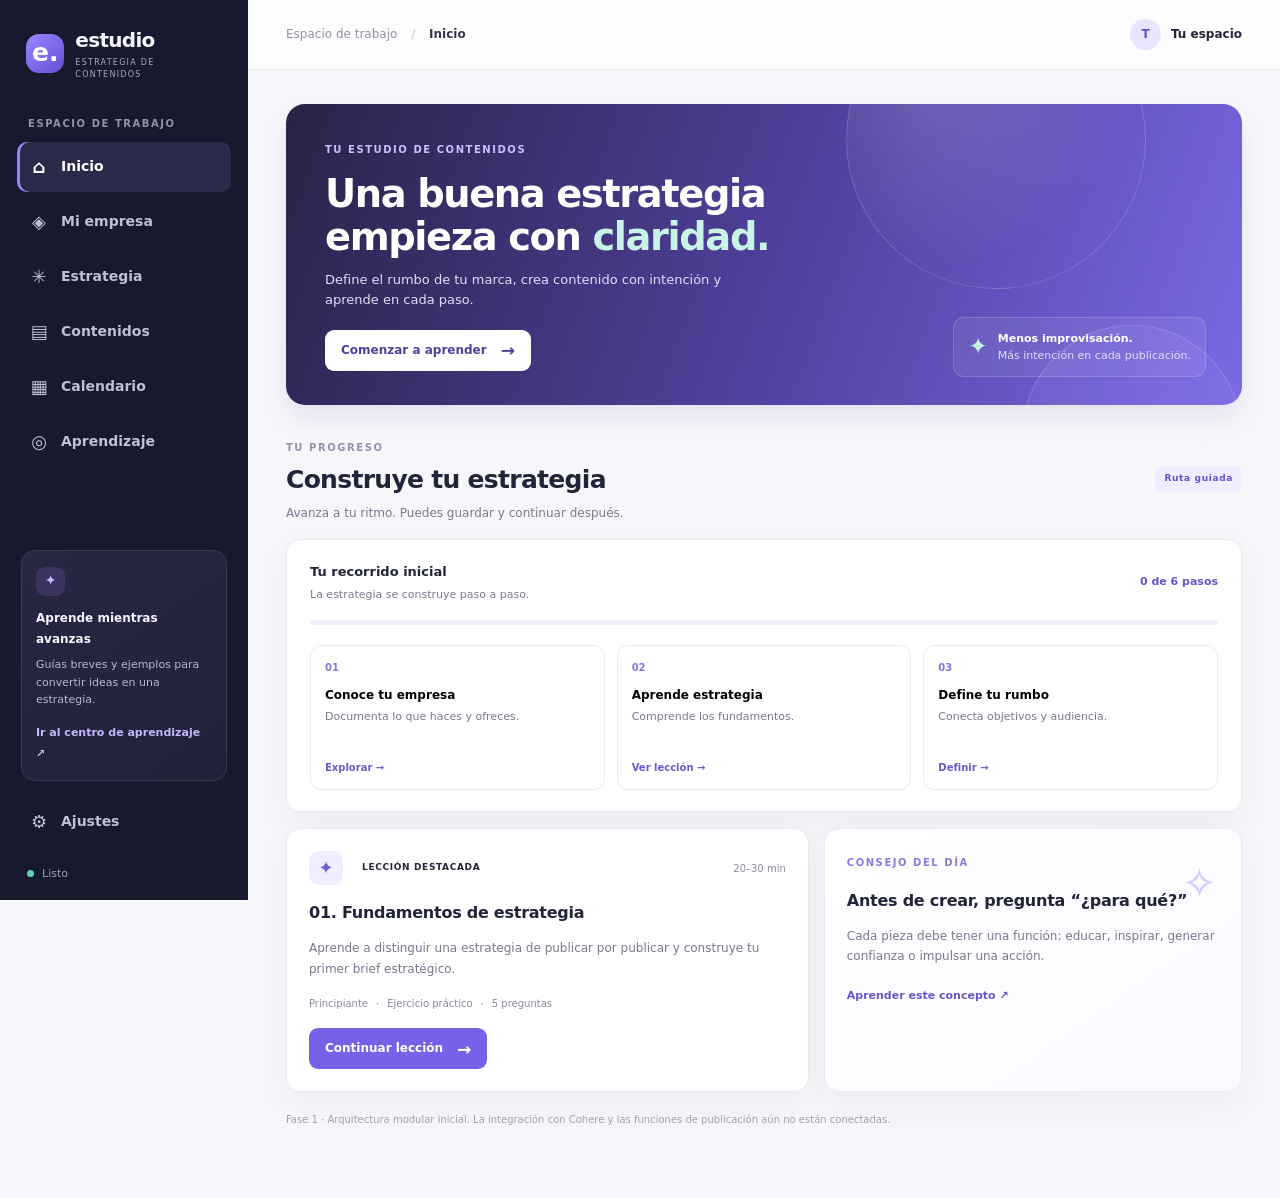
==== index.html @ 94ca314f "Add files via upload" ====
<!doctype html>
<html lang="es">
<head>
  <meta charset="utf-8">
  <meta name="viewport" content="width=device-width, initial-scale=1">
  <meta name="theme-color" content="#17192e">
  <meta name="description" content="Estudio: estrategia de contenidos, aprendizaje y planificación editorial.">
  <title>Estudio — Estrategia de contenidos</title>
  <link rel="stylesheet" href="styles.css">
</head>
<body>
  <div class="app-shell">
    <aside class="sidebar" id="sidebar">
      <a class="brand" href="#inicio" data-route="inicio"><span class="brand-mark">e.</span><span><b>estudio</b><small>ESTRATEGIA DE CONTENIDOS</small></span></a>
      <div class="workspace-label">ESPACIO DE TRABAJO</div>
      <nav aria-label="Navegación principal">
        <a class="nav-link active" href="#inicio" data-route="inicio"><span aria-hidden="true">⌂</span> Inicio</a>
        <a class="nav-link" href="#empresa" data-route="empresa"><span aria-hidden="true">◈</span> Mi empresa</a>
        <a class="nav-link" href="#estrategia" data-route="estrategia"><span aria-hidden="true">✳</span> Estrategia</a>
        <a class="nav-link" href="#contenidos" data-route="contenidos"><span aria-hidden="true">▤</span> Contenidos</a>
        <a class="nav-link" href="#calendario" data-route="calendario"><span aria-hidden="true">▦</span> Calendario</a>
        <a class="nav-link" href="#aprendizaje" data-route="aprendizaje"><span aria-hidden="true">◎</span> Aprendizaje</a>
      </nav>
      <div class="sidebar-bottom">
        <div class="help-card"><span class="help-icon" aria-hidden="true">✦</span><b>Aprende mientras avanzas</b><p>Guías breves y ejemplos para convertir ideas en una estrategia.</p><a href="#aprendizaje" data-route="aprendizaje">Ir al centro de aprendizaje ↗</a></div>
        <a class="nav-link" href="#ajustes" data-route="ajustes"><span aria-hidden="true">⚙</span> Ajustes</a>
        <div class="local-status"><span class="status-dot"></span><span id="save-status" role="status" aria-live="polite">Inicializando…</span></div>
      </div>
    </aside>
    <main class="main">
      <header class="topbar">
        <button class="menu-button" id="menu-button" aria-label="Abrir menú" aria-expanded="false">☰</button>
        <div class="breadcrumbs">Espacio de trabajo <span>/</span> <b id="crumb">Inicio</b></div>
        <div class="top-actions"><span class="avatar" aria-hidden="true">T</span><span class="profile-label">Tu espacio</span></div>
      </header>
      <section class="view active" id="view-inicio">
        <div class="welcome-banner"><div class="welcome-copy"><span class="eyebrow light">TU ESTUDIO DE CONTENIDOS</span><h1>Una buena estrategia<br>empieza con <em>claridad.</em></h1><p>Define el rumbo de tu marca, crea contenido con intención y aprende en cada paso.</p><a class="button button-light" href="#aprendizaje" data-route="aprendizaje">Comenzar a aprender <span>→</span></a></div><div class="orb orb-one"></div><div class="orb orb-two"></div><div class="banner-note"><span>✦</span><div><b>Menos improvisación.</b><br>Más intención en cada publicación.</div></div></div>
        <div class="section-heading"><div><span class="eyebrow">TU PROGRESO</span><h2>Construye tu estrategia</h2><p>Avanza a tu ritmo. Puedes guardar y continuar después.</p></div><span class="tag tag-purple">Ruta guiada</span></div>
        <div class="progress-card"><div class="progress-top"><div><b>Tu recorrido inicial</b><p>La estrategia se construye paso a paso.</p></div><strong id="progress-count">0 de 6 pasos</strong></div><div class="progress-track"><span id="progress-bar"></span></div><div class="steps-grid"><button class="step-card" data-route="empresa"><span class="step-number">01</span><span class="step-title">Conoce tu empresa</span><span class="step-desc">Documenta lo que haces y ofreces.</span><span class="step-link">Explorar →</span></button><button class="step-card" data-route="aprendizaje"><span class="step-number">02</span><span class="step-title">Aprende estrategia</span><span class="step-desc">Comprende los fundamentos.</span><span class="step-link">Ver lección →</span></button><button class="step-card" data-route="estrategia"><span class="step-number">03</span><span class="step-title">Define tu rumbo</span><span class="step-desc">Conecta objetivos y audiencia.</span><span class="step-link">Definir →</span></button></div></div>
        <div class="two-column"><article class="panel lesson-feature"><div class="panel-heading"><span class="icon-tile violet">✦</span><span class="tag">LECCIÓN DESTACADA</span><span class="spacer"></span><span class="duration">20–30 min</span></div><h3>01. Fundamentos de estrategia</h3><p>Aprende a distinguir una estrategia de publicar por publicar y construye tu primer brief estratégico.</p><div class="lesson-meta"><span>Principiante</span><span>·</span><span>Ejercicio práctico</span><span>·</span><span>5 preguntas</span></div><button class="button button-primary" data-route="aprendizaje">Continuar lección <span>→</span></button></article><article class="panel tip-panel"><span class="eyebrow">CONSEJO DEL DÍA</span><div class="tip-illustration">✧</div><h3>Antes de crear, pregunta “¿para qué?”</h3><p>Cada pieza debe tener una función: educar, inspirar, generar confianza o impulsar una acción.</p><button class="text-button" data-route="aprendizaje">Aprender este concepto ↗</button></article></div>
        <p class="prototype-note">Fase 1 · Arquitectura modular inicial. La integración con Cohere y las funciones de publicación aún no están conectadas.</p>
      </section>
      <section class="view" id="view-empresa"><div class="page-intro"><span class="eyebrow">PUNTO DE PARTIDA</span><h1>Conoce tu empresa</h1><p>Una estrategia sólida parte de información real. Lo que no sepas todavía puede quedar pendiente.</p></div><div class="learning-callout"><span>✦</span><div><b>¿Por qué importa?</b><p>La IA necesita contexto para proponer contenido relevante. No debería inventar la historia, los productos ni los diferenciadores de tu empresa.</p></div></div><form class="panel form-panel" id="company-form"><div class="form-grid"><label>Nombre de la empresa<input name="company" id="company" placeholder="Ej. Nativa"></label><label>Sector o categoría<input name="sector" id="sector" placeholder="Ej. Cuidado personal"></label><label class="full">¿Qué ofrece tu empresa?<textarea name="offer" id="offer" rows="3" placeholder="Describe productos o servicios principales."></textarea></label><label class="full">¿Qué la hace diferente?<textarea name="difference" id="difference" rows="3" placeholder="Solo escribe diferencias que puedas respaldar."></textarea></label></div><div class="form-footer"><span class="helper">Puedes editar esta información después.</span><button class="button button-primary" type="submit">Guardar perfil</button></div><p class="inline-feedback" id="company-feedback" role="status" aria-live="polite"></p></form></section>
      <section class="view" id="view-estrategia"><div class="page-intro"><span class="eyebrow">DECISIONES CON INTENCIÓN</span><h1>Tu estrategia</h1><p>Conecta lo que necesita el negocio con el cambio que quieres generar en tu audiencia.</p></div><div class="learning-callout"><span>◎</span><div><b>Una distinción importante</b><p>El objetivo de negocio es el resultado comercial. El objetivo de comunicación describe el efecto que buscas producir mediante tus mensajes.</p></div></div><div class="two-column strategy-cards"><article class="panel"><span class="icon-tile violet">↗</span><h3>Objetivo de negocio</h3><p>¿Qué necesita conseguir la empresa?</p><ul><li>Aumentar ventas</li><li>Conseguir solicitudes</li><li>Retener clientes</li></ul></article><article class="panel"><span class="icon-tile teal">◎</span><h3>Objetivo de comunicación</h3><p>¿Qué debe conocer, sentir o hacer la audiencia?</p><ul><li>Comprender una oferta</li><li>Confiar en la marca</li><li>Considerar una compra</li></ul></article></div><article class="panel form-panel"><h3>Primeras decisiones</h3><form id="strategy-form" class="form-grid"><label>Prioridad del negocio<select id="goal" name="goal"><option value="">Selecciona una opción</option><option>Reconocimiento de marca</option><option>Comunidad y confianza</option><option>Tráfico al sitio web</option><option>Ventas o solicitudes comerciales</option><option>Fidelización</option></select></label><label>Horizonte de trabajo<select id="horizon" name="horizon"><option>1 mes</option><option selected>3 meses</option><option>6 meses</option><option>Por definir</option></select></label><label class="full">¿A quién quieres llegar?<textarea id="audience" name="audience" rows="2" placeholder="Describe a las personas que podrían necesitar tu oferta."></textarea></label><div class="form-footer full"><span class="helper">Esta información es un borrador hasta que la revises.</span><button class="button button-primary" type="submit">Guardar borrador</button></div><p class="inline-feedback full" id="strategy-feedback" role="status" aria-live="polite"></p></form></article></section>
      <section class="view" id="view-contenidos"><div class="page-intro"><span class="eyebrow">CREACIÓN CON PROPÓSITO</span><h1>Contenidos</h1><p>Este espacio reunirá ideas, borradores, versiones y piezas aprobadas.</p></div><div class="learning-callout"><span>✦</span><div><b>Regla de calidad</b><p>La IA podrá proponer y explicar. Una persona tendrá que revisar y aprobar cada pieza antes de considerarla lista.</p></div></div><div class="three-cards"><article class="panel"><span class="icon-tile violet">✎</span><h3>Ideas y borradores</h3><p>Propuestas alineadas a objetivo, audiencia y pilar.</p><span class="tag tag-muted">Pendiente de fase 6</span></article><article class="panel"><span class="icon-tile coral">✓</span><h3>Revisión humana</h3><p>Lista de control, comentarios y versiones.</p><span class="tag tag-muted">Pendiente de fase 7</span></article><article class="panel"><span class="icon-tile teal">▦</span><h3>Calendario editorial</h3><p>Planificación, responsables y estados de publicación.</p><span class="tag tag-muted">Pendiente de fase 8</span></article></div></section>
      <section class="view" id="view-calendario"><div class="page-intro"><span class="eyebrow">ORGANIZA TU TRABAJO</span><h1>Calendario editorial</h1><p>La planificación estará conectada con los objetivos y pilares que apruebes.</p></div><article class="panel empty-state"><div class="empty-art">▦</div><h2>Tu calendario empieza con una estrategia</h2><p>El calendario funcional se construirá en la Fase 8, después del motor de contenido y el flujo de aprobación.</p><button class="button button-primary" data-route="aprendizaje">Aprender primero <span>→</span></button></article></section>
      <section class="view" id="view-aprendizaje"><div class="page-intro"><span class="eyebrow">CENTRO DE APRENDIZAJE</span><h1>Aprende mientras construyes</h1><p>Lecciones prácticas, ejemplos y ejercicios que te ayudan a tomar mejores decisiones.</p></div><div class="lesson-layout"><aside class="panel lesson-list"><span class="eyebrow">RUTA DE APRENDIZAJE</span><button class="lesson-choice selected" data-lesson="0"><span>01</span><div><b>Fundamentos de estrategia</b><small>20–30 min · Principiante</small></div></button><button class="lesson-choice" data-lesson="1"><span>02</span><div><b>Pilares de comunicación</b><small>Próximamente</small></div></button><button class="lesson-choice" data-lesson="2"><span>03</span><div><b>Redes sociales y formatos</b><small>Próximamente</small></div></button><button class="lesson-choice" data-lesson="3"><span>04</span><div><b>Creación de contenidos</b><small>Próximamente</small></div></button><button class="lesson-choice" data-lesson="4"><span>05</span><div><b>Calendario editorial</b><small>Próximamente</small></div></button><button class="lesson-choice" data-lesson="5"><span>06</span><div><b>Medición y mejora</b><small>Próximamente</small></div></button></aside><article class="panel lesson-content" id="lesson-content"><div class="lesson-topline"><span class="tag tag-purple">LECCIÓN 01</span><span class="duration">20–30 minutos</span></div><h2>Fundamentos de estrategia de contenidos</h2><p class="lead">Aprende a crear contenido con una intención clara, conectando lo que la empresa necesita con lo que la audiencia necesita saber.</p><div class="learning-objectives"><h3>Al terminar podrás…</h3><ul><li>Distinguir una estrategia de un calendario de publicaciones.</li><li>Diferenciar objetivos de negocio y comunicación.</li><li>Conectar audiencia, necesidad, propuesta de valor y contenido.</li><li>Separar hechos confirmados de hipótesis pendientes.</li></ul></div><h3>1. ¿Qué es una estrategia de contenidos?</h3><p>Es un plan que define qué comunicar, a quién, para qué, por qué medios y cómo evaluar los resultados. Publicar todos los días no garantiza tener una estrategia: cada pieza necesita una función dentro de un objetivo más amplio.</p><div class="concept-grid"><div><span class="concept-number">01</span><b>Negocio</b><p>El resultado que necesita la empresa.</p></div><div><span class="concept-number">02</span><b>Comunicación</b><p>El efecto que buscamos en la audiencia.</p></div><div><span class="concept-number">03</span><b>Contenido</b><p>La pieza y el mensaje que publicamos.</p></div><div><span class="concept-number">04</span><b>Indicador</b><p>El dato que ayuda a evaluar resultados.</p></div></div><div class="example-box"><span class="eyebrow">EJEMPLO APLICADO · EMPRESA FICTICIA</span><h3>Nativa, cuidado personal</h3><p><b>Objetivo de negocio:</b> incrementar las ventas online; la meta y el plazo aún deben definirse con datos reales.</p><p><b>Objetivo de comunicación:</b> ayudar a los compradores a comprender las características de los productos y elegir una opción adecuada.</p><p><b>Idea de contenido:</b> un carrusel que explique aspectos que conviene revisar antes de elegir un producto. Su función es educar; no se debe prometer un aumento de ventas sin medirlo.</p></div><h3>2. Errores frecuentes</h3><div class="mistake-list"><div><b>Publicar sin un objetivo</b><p>Mejor: define qué debe conseguir la pieza y cómo evaluarás el resultado.</p></div><div><b>Hablarle a todo el mundo</b><p>Mejor: identifica grupos con necesidades concretas.</p></div><div><b>Confundir interacciones con ventas</b><p>Mejor: utiliza indicadores adecuados al objetivo y reconoce límites de atribución.</p></div><div><b>Inventar atributos</b><p>Mejor: confirma los datos y marca lo que falta validar.</p></div><div><b>Copiar tendencias sin contexto</b><p>Mejor: evalúa su pertinencia, audiencia, riesgo y recursos.</p></div></div><h3>3. Ejercicio práctico · Tu primer brief</h3><p class="helper">Responde lo que sepas. La información desconocida debe quedar pendiente; no hace falta inventar respuestas para continuar.</p><form id="brief-form" class="form-grid"><label class="full">Empresa y qué hace<textarea id="brief-company" rows="2" placeholder="Nombre y descripción breve"></textarea></label><label class="full">Productos o servicios<textarea id="brief-offer" rows="2" placeholder="Oferta principal"></textarea></label><label class="full">Audiencia potencial<textarea id="brief-audience" rows="2" placeholder="¿A quién quieres llegar?"></textarea></label><label class="full">Necesidad que resuelve<textarea id="brief-problem" rows="2" placeholder="¿Qué necesidad atiende?"></textarea></label><label>Objetivo prioritario<select id="brief-goal"><option>Ventas o solicitudes comerciales</option><option>Reconocimiento de marca</option><option>Comunidad y confianza</option><option>Tráfico web</option><option>Fidelización</option><option>Por definir</option></select></label><label>Plazo<select id="brief-horizon"><option>1 mes</option><option selected>3 meses</option><option>6 meses</option><option>Por definir</option></select></label><label class="full">Evidencia disponible<textarea id="brief-evidence" rows="2" placeholder="Datos de ventas, preguntas frecuentes, entrevistas o 'aún no disponible'"></textarea></label><div class="full form-footer"><span class="helper">Se guardará localmente en este navegador cuando el almacenamiento esté disponible.</span><button class="button button-primary" type="submit">Evaluar mi brief</button></div><p class="inline-feedback full" id="brief-feedback" role="status" aria-live="polite"></p></form><h3>4. Comprobación del aprendizaje</h3><p>Elige una respuesta por pregunta y comprueba tus conocimientos. Se necesita un mínimo de 4 respuestas correctas de 5 para superar el cuestionario.</p><form id="quiz-form" class="quiz"><fieldset><legend>1. Una empresa publica todos los días, pero no sabe qué quiere conseguir. ¿Qué le falta?</legend><label><input type="radio" name="q1" value="0"> Más hashtags</label><label><input type="radio" name="q1" value="1"> Una estrategia con objetivos definidos</label><label><input type="radio" name="q1" value="2"> Publicar más</label><p class="quiz-feedback"></p></fieldset><fieldset><legend>2. ¿Cuál es un objetivo de comunicación?</legend><label><input type="radio" name="q2" value="0"> Aumentar el conocimiento de los beneficios</label><label><input type="radio" name="q2" value="1"> Reducir costos de producción</label><label><input type="radio" name="q2" value="2"> Aumentar ingresos anuales</label><p class="quiz-feedback"></p></fieldset><fieldset><legend>3. La IA desconoce la composición de un producto. ¿Qué debe hacer?</legend><label><input type="radio" name="q3" value="0"> Inferirla por el nombre</label><label><input type="radio" name="q3" value="1"> Inventar una probable</label><label><input type="radio" name="q3" value="2"> Solicitar información y marcarla pendiente</label><p class="quiz-feedback"></p></fieldset><fieldset><legend>4. ¿Cómo elegir una red social?</legend><label><input type="radio" name="q4" value="0"> Por popularidad</label><label><input type="radio" name="q4" value="1"> Por audiencia, objetivo, formatos y recursos</label><label><input type="radio" name="q4" value="2"> Porque la usa la competencia</label><p class="quiz-feedback"></p></fieldset><fieldset><legend>5. Un post recibe muchos comentarios. ¿Demuestra que aumentaron las ventas?</legend><label><input type="radio" name="q5" value="0"> Sí, siempre</label><label><input type="radio" name="q5" value="1"> No necesariamente; hay que medir el resultado comercial</label><label><input type="radio" name="q5" value="2"> Sí, si es comercial</label><p class="quiz-feedback"></p></fieldset><button class="button button-primary" type="submit">Comprobar respuestas</button><div id="quiz-result" class="quiz-result" role="status" aria-live="polite"></div></form><div class="completion-rule"><b>¿Cuándo se completa esta lección?</b><p>Cuando el brief inicial está guardado y se obtienen al menos 4 respuestas correctas de 5. Lo desconocido debe quedar identificado como pendiente.</p><button class="button button-secondary" id="mark-lesson">Marcar lección como revisada</button><span id="lesson-status" class="helper" role="status"></span></div></article></div></section>
      <section class="view" id="view-ajustes"><div class="page-intro"><span class="eyebrow">PREFERENCIAS</span><h1>Ajustes</h1><p>La configuración de IA, datos y respaldos se implementará en las siguientes fases.</p></div><article class="panel"><h3>Funciones planificadas</h3><ul><li>Configuración de Cohere y selección de modelo.</li><li>Exportación e importación de datos.</li><li>Información sobre privacidad y almacenamiento local.</li><li>Gestión de preferencias de aprendizaje.</li></ul><p class="helper">No introduzcas claves API en este prototipo: todavía no hay integración real.</p></article></section>
    </main>
  </div>
  <div class="toast" id="toast" role="status" aria-live="polite"></div>
  <script src="src/storage.js"></script><script src="src/navigation.js"></script><script src="src/learning.js"></script><script src="src/forms.js"></script><script src="src/app.js"></script>
</body>
</html>
---- styles.css ----
:root{--ink:#22243a;--muted:#77798e;--line:#e9e9f1;--paper:#f7f7fb;--white:#fff;--navy:#17192e;--violet:#7662e8;--violet-dark:#5e4bc9;--lavender:#efedff;--teal:#ccefe9;--coral:#ffe2d9;--shadow:0 12px 34px rgba(34,36,58,.055);font-family:Inter,ui-sans-serif,system-ui,-apple-system,BlinkMacSystemFont,"Segoe UI",sans-serif;color:var(--ink);font-synthesis:none}*{box-sizing:border-box}body{margin:0;background:var(--paper);font-size:14px;line-height:1.55}button,input,textarea,select{font:inherit}button,a{ -webkit-tap-highlight-color:transparent}a{color:inherit;text-decoration:none}button{cursor:pointer}.app-shell{min-height:100vh}.sidebar{position:fixed;inset:0 auto 0 0;width:248px;background:var(--navy);color:#f7f6ff;padding:25px 17px 18px;display:flex;flex-direction:column;z-index:20}.brand{display:flex;align-items:center;gap:11px;padding:0 9px 34px}.brand-mark{display:grid;place-items:center;width:39px;height:39px;border-radius:13px;background:linear-gradient(135deg,#9a86ff,#6550d6);font-size:25px;font-weight:800;color:#fff}.brand b{display:block;font-size:20px;letter-spacing:-.7px}.brand small{display:block;font-size:8px;letter-spacing:1.25px;color:#a8a8c3;margin-top:1px}.workspace-label,.eyebrow{font-size:10px;letter-spacing:1.55px;font-weight:800;color:#9293aa}.workspace-label{padding:0 11px 11px}.sidebar nav{display:grid;gap:5px}.nav-link{display:flex;align-items:center;gap:13px;padding:11px 13px;border-radius:10px;color:#c0c0d3;font-weight:550;transition:background .15s,color .15s}.nav-link span{width:18px;text-align:center;font-size:18px}.nav-link:hover,.nav-link.active{background:#2b2b49;color:white}.nav-link.active{box-shadow:inset 3px 0 #9a86ff}.sidebar-bottom{margin-top:auto}.help-card{margin:15px 4px 16px;padding:16px 14px;border:1px solid #393952;background:linear-gradient(145deg,#282744,#202139);border-radius:14px}.help-icon{display:grid;place-items:center;background:#3a345f;color:#c6bcff;width:29px;height:29px;border-radius:9px;margin-bottom:11px}.help-card b{font-size:12px}.help-card p{color:#b9b8cf;font-size:11px;line-height:1.6;margin:6px 0 12px}.help-card a{font-size:11px;color:#c4b9ff;font-weight:700}.local-status{display:flex;align-items:center;gap:8px;padding:18px 10px 0;color:#9c9db5;font-size:11px}.status-dot{width:7px;height:7px;border-radius:50%;background:#5fd4b0}.main{margin-left:248px;min-height:100vh}.topbar{height:70px;padding:0 38px;border-bottom:1px solid var(--line);display:flex;align-items:center;justify-content:space-between;background:rgba(255,255,255,.82)}.breadcrumbs{font-size:12px;color:#9293a4}.breadcrumbs span{margin:0 10px;color:#c3c3cf}.breadcrumbs b{color:#35364c}.top-actions{display:flex;align-items:center;gap:10px;font-size:12px;font-weight:650}.avatar{width:31px;height:31px;border-radius:50%;display:grid;place-items:center;background:#e9e5ff;color:#6450c7;font-weight:800}.menu-button{display:none;border:0;background:none;font-size:20px}.view{display:none;max-width:1400px;margin:0 auto;padding:34px 38px 50px}.view.active{display:block}.welcome-banner{position:relative;overflow:hidden;min-height:248px;padding:34px 39px;border-radius:19px;background:linear-gradient(110deg,#292347 0%,#5142a0 54%,#7a6ae4 100%);color:white;display:flex;align-items:center;box-shadow:0 14px 28px #5344a21c}.welcome-copy{position:relative;z-index:2;max-width:510px}.eyebrow.light{color:#c8c0ff}.welcome-banner h1{font-size:clamp(27px,3vw,39px);line-height:1.12;letter-spacing:-1.4px;margin:12px 0}.welcome-banner h1 em{font-style:normal;color:#c7f3e8}.welcome-banner p{max-width:430px;color:#e1ddfa;font-size:13px;margin:0 0 20px}.button{border:0;border-radius:9px;display:inline-flex;align-items:center;justify-content:center;gap:14px;padding:11px 16px;font-size:12px;font-weight:750;transition:transform .15s,background .15s}.button:hover{transform:translateY(-1px)}.button-light{background:#fff;color:#4f409d}.button-primary{background:var(--violet);color:white}.button-primary:hover{background:var(--violet-dark)}.button-secondary{background:#eeebff;color:#5c4ac2}.button span{font-size:17px;line-height:10px}.orb{position:absolute;border-radius:50%;border:1px solid #ffffff25}.orb-one{width:300px;height:300px;right:10%;top:-115px;background:radial-gradient(circle at 30% 30%,#ffffff25,transparent 65%)}.orb-two{width:220px;height:220px;right:0;bottom:-140px;background:#a99aff21}.banner-note{position:absolute;right:36px;bottom:28px;z-index:2;display:flex;align-items:center;gap:10px;font-size:11px;color:#e2defc;background:#ffffff12;border:1px solid #ffffff24;border-radius:11px;padding:11px 14px}.banner-note>span{font-size:23px;color:#c8f2e7}.banner-note b{color:#fff}.section-heading{display:flex;align-items:center;justify-content:space-between;margin:31px 0 16px}.section-heading h2,.page-intro h1{font-size:25px;letter-spacing:-.7px;margin:4px 0}.section-heading p,.page-intro p{margin:4px 0 0;color:var(--muted);font-size:12px}.tag{display:inline-flex;align-items:center;padding:6px 9px;border-radius:7px;font-size:9px;font-weight:800;letter-spacing:.65px}.tag-purple{background:var(--lavender);color:#6552c8}.tag-muted{background:#f0f0f5;color:#88899a;letter-spacing:0}.progress-card,.panel{background:white;border:1px solid var(--line);border-radius:15px;box-shadow:var(--shadow)}.progress-card{padding:21px 23px}.progress-top{display:flex;justify-content:space-between;align-items:center}.progress-top b{font-size:13px}.progress-top p{font-size:11px;color:var(--muted);margin:4px 0 0}.progress-top strong{font-size:11px;color:#6654c7}.progress-track{height:5px;background:#efedf7;border-radius:8px;margin:17px 0 20px;overflow:hidden}.progress-track span{display:block;height:100%;width:0;background:linear-gradient(90deg,#8e7af5,#58cbb2);border-radius:8px;transition:width .25s}.steps-grid{display:grid;grid-template-columns:repeat(3,minmax(0,1fr));gap:12px}.step-card{text-align:left;border:1px solid var(--line);border-radius:11px;background:#fff;padding:14px;display:flex;flex-direction:column;align-items:flex-start;min-height:145px}.step-card:hover{border-color:#c8c0ff;background:#fcfbff}.step-number{font-size:10px;font-weight:800;color:#8774e7;margin-bottom:10px}.step-title{font-size:12px;font-weight:750}.step-desc{font-size:11px;color:var(--muted);margin-top:4px}.step-link{font-size:10px;font-weight:800;color:#6a58ce;margin-top:auto;padding-top:10px}.two-column{display:grid;grid-template-columns:1.25fr 1fr;gap:15px;margin-top:16px}.panel{padding:22px}.panel-heading{display:flex;align-items:center;gap:10px}.icon-tile{width:34px;height:34px;display:grid;place-items:center;border-radius:10px;font-size:18px}.violet{background:var(--lavender);color:#705bd4}.teal{background:#ddf6ef;color:#248f79}.coral{background:#fff0e9;color:#cc7556}.spacer{flex:1}.duration{font-size:10px;color:#8e8fa1}.lesson-feature h3,.tip-panel h3,.panel h3{font-size:16px;letter-spacing:-.25px;margin:16px 0 7px}.lesson-feature>p,.tip-panel p,.panel>p{font-size:12px;line-height:1.7;color:var(--muted)}.lesson-meta{display:flex;gap:8px;flex-wrap:wrap;color:#88899c;font-size:10px;margin:17px 0}.tip-panel{position:relative;overflow:hidden;background:linear-gradient(145deg,#fff,#faf9ff)}.tip-panel .eyebrow{color:#8b7bdd}.tip-illustration{position:absolute;right:24px;top:22px;font-size:42px;color:#d0c8ff}.text-button{border:0;background:none;color:#6654c7;font-size:11px;font-weight:800;padding:8px 0}.prototype-note{font-size:10px;color:#a0a1b0;margin:20px 0}.page-intro{margin:4px 0 23px}.page-intro h1{font-size:30px;margin-top:8px}.learning-callout{display:flex;gap:13px;padding:17px 18px;border:1px solid #e4defe;background:#f2efff;border-radius:12px;margin-bottom:17px;color:#51449d}.learning-callout>span{font-size:20px}.learning-callout b{font-size:12px}.learning-callout p{margin:3px 0 0;font-size:12px;line-height:1.65;color:#6e6795}.form-panel{margin-top:16px}.form-grid{display:grid;grid-template-columns:repeat(2,minmax(0,1fr));gap:17px}.form-grid label{display:flex;flex-direction:column;gap:7px;font-size:11px;font-weight:750;color:#505168}.form-grid input,.form-grid textarea,.form-grid select{width:100%;border:1px solid #e4e4ed;background:#fff;color:var(--ink);border-radius:8px;padding:11px 12px;outline:none;font-size:12px;font-weight:450;resize:vertical}.form-grid input:focus,.form-grid textarea:focus,.form-grid select:focus{border-color:#9485ed;box-shadow:0 0 0 3px #8d7ae91c}.full{grid-column:1/-1}.form-footer{display:flex;align-items:center;justify-content:space-between;gap:15px}.helper{font-size:10px;line-height:1.6;color:#9293a3;font-weight:450}.inline-feedback{font-size:11px;color:#287e6d;margin:0}.strategy-cards{margin:0 0 16px}.strategy-cards ul,.panel ul{padding-left:18px;color:#77798e;font-size:12px;line-height:2}.three-cards{display:grid;grid-template-columns:repeat(3,minmax(0,1fr));gap:15px}.three-cards .panel{min-height:215px}.three-cards h3{margin-top:15px}.three-cards .tag{margin-top:13px}.empty-state{text-align:center;max-width:620px;margin:50px auto;padding:42px}.empty-art{font-size:48px;color:#8a79e6;background:#f0edff;border-radius:20px;width:80px;height:80px;display:grid;place-items:center;margin:0 auto 15px}.empty-state h2{font-size:20px}.empty-state p{max-width:420px;margin:0 auto 22px}.lesson-layout{display:grid;grid-template-columns:245px minmax(0,1fr);align-items:start;gap:17px}.lesson-list{padding:17px;position:sticky;top:15px}.lesson-list>.eyebrow{display:block;padding:3px 5px 12px}.lesson-choice{display:flex;gap:10px;align-items:flex-start;width:100%;text-align:left;padding:11px 8px;border:0;background:transparent;border-radius:9px;color:var(--ink)}.lesson-choice.selected,.lesson-choice:hover{background:#f1efff}.lesson-choice>span{display:grid;place-items:center;width:29px;height:29px;flex-shrink:0;border-radius:8px;background:#ece8ff;color:#6c58ce;font-size:10px;font-weight:800}.lesson-choice b{font-size:11px;display:block}.lesson-choice small{display:block;color:#9696a6;font-size:10px;margin-top:3px}.lesson-content{padding:27px;min-width:0}.lesson-topline{display:flex;justify-content:space-between;align-items:center}.lesson-content h2{font-size:25px;line-height:1.25;letter-spacing:-.7px;margin:17px 0 8px}.lead{font-size:13px;color:#77798d;line-height:1.8}.lesson-content>h3{font-size:16px;margin:28px 0 8px}.lesson-content>p:not(.lead){font-size:12px;color:#65677d;line-height:1.85}.learning-objectives{border-left:3px solid #8b79e9;background:#faf9ff;padding:13px 17px;margin:20px 0}.learning-objectives h3{margin:0;font-size:12px}.learning-objectives ul{font-size:12px;color:#686980;line-height:1.9;padding-left:18px;margin-bottom:0}.concept-grid{display:grid;grid-template-columns:repeat(4,minmax(0,1fr));gap:9px;margin:15px 0}.concept-grid>div{padding:12px;border:1px solid var(--line);border-radius:10px}.concept-number{display:block;font-size:10px;color:#8170df;font-weight:800;margin-bottom:8px}.concept-grid b{font-size:11px}.concept-grid p{font-size:10px;color:#838498;line-height:1.6;margin-bottom:0}.example-box{padding:17px;background:#f0fbf7;border:1px solid #d7f1e8;border-radius:12px;margin:17px 0}.example-box .eyebrow{color:#368e7b}.example-box h3{font-size:16px;margin:7px 0}.example-box p{font-size:12px;color:#58776e;line-height:1.75;margin:7px 0}.mistake-list{display:grid;gap:8px}.mistake-list>div{padding:12px 14px;border:1px solid var(--line);border-radius:9px}.mistake-list b{font-size:12px}.mistake-list p{font-size:11px;color:#77798c;margin:4px 0 0;line-height:1.65}.quiz{display:grid;gap:14px}.quiz fieldset{border:1px solid var(--line);border-radius:10px;padding:14px}.quiz legend{font-size:12px;font-weight:750;padding:0 4px}.quiz fieldset label{display:flex;align-items:flex-start;gap:8px;font-size:11px;color:#696b80;padding:7px 2px;cursor:pointer}.quiz input{accent-color:#7561e2;margin-top:3px}.quiz-feedback{font-size:10px;margin:3px 0 0;color:#27806d}.quiz-result{font-weight:750;font-size:13px}.completion-rule{background:#f8f7fc;border:1px solid #eae8f5;border-radius:12px;padding:16px;margin-top:22px}.completion-rule>b{font-size:12px}.completion-rule p{font-size:11px;line-height:1.7;color:#77798d}.completion-rule .helper{display:block;margin-top:9px}.toast{position:fixed;right:22px;bottom:22px;background:#20213a;color:white;padding:12px 17px;border-radius:10px;box-shadow:var(--shadow);font-size:12px;opacity:0;transform:translateY(8px);pointer-events:none;transition:.2s;z-index:40}.toast.show{opacity:1;transform:translateY(0)}button:focus-visible,a:focus-visible{outline:3px solid #a99cff;outline-offset:3px}button:disabled{opacity:.5;cursor:not-allowed}@media(min-width:1500px){.view{padding-left:52px;padding-right:52px}.welcome-banner{min-height:270px}}@media(max-width:1050px){.sidebar{width:218px}.main{margin-left:218px}.view{padding:26px 24px 40px}.topbar{padding:0 24px}.banner-note{display:none}.lesson-layout{grid-template-columns:200px minmax(0,1fr)}.lesson-content{padding:21px}.concept-grid{grid-template-columns:repeat(2,minmax(0,1fr))}}@media(max-width:760px){.sidebar{transform:translateX(-102%);transition:transform .22s;width:265px;box-shadow:15px 0 40px #14152922}.sidebar.open{transform:translateX(0)}.main{margin-left:0}.menu-button{display:block}.topbar{height:59px;padding:0 17px}.breadcrumbs{margin-right:auto;margin-left:12px;font-size:11px}.profile-label{display:none}.view{padding:20px 15px 35px}.welcome-banner{padding:26px 23px;min-height:265px}.welcome-banner h1{font-size:31px}.welcome-banner p{max-width:320px}.orb-one{right:-100px}.section-heading{align-items:flex-start;gap:8px}.section-heading h2{font-size:21px}.progress-card{padding:17px}.steps-grid{grid-template-columns:1fr}.step-card{min-height:120px}.two-column,.three-cards,.lesson-layout{grid-template-columns:1fr}.lesson-list{position:static;display:grid;grid-template-columns:repeat(2,minmax(0,1fr));gap:3px}.lesson-list>.eyebrow{grid-column:1/-1}.lesson-choice{padding:8px 5px}.lesson-choice b{font-size:10px}.lesson-content{padding:18px}.lesson-content h2{font-size:22px}.form-grid{grid-template-columns:1fr}.form-grid .full{grid-column:auto}.form-footer{align-items:flex-start;flex-direction:column}.form-footer .button{width:100%}.concept-grid{grid-template-columns:repeat(2,minmax(0,1fr))}.progress-top{gap:12px}.progress-top strong{text-align:right}.page-intro h1{font-size:26px}.panel{padding:18px}}@media(prefers-reduced-motion:reduce){*,*::before,*::after{scroll-behavior:auto!important;transition:none!important;animation:none!important}}
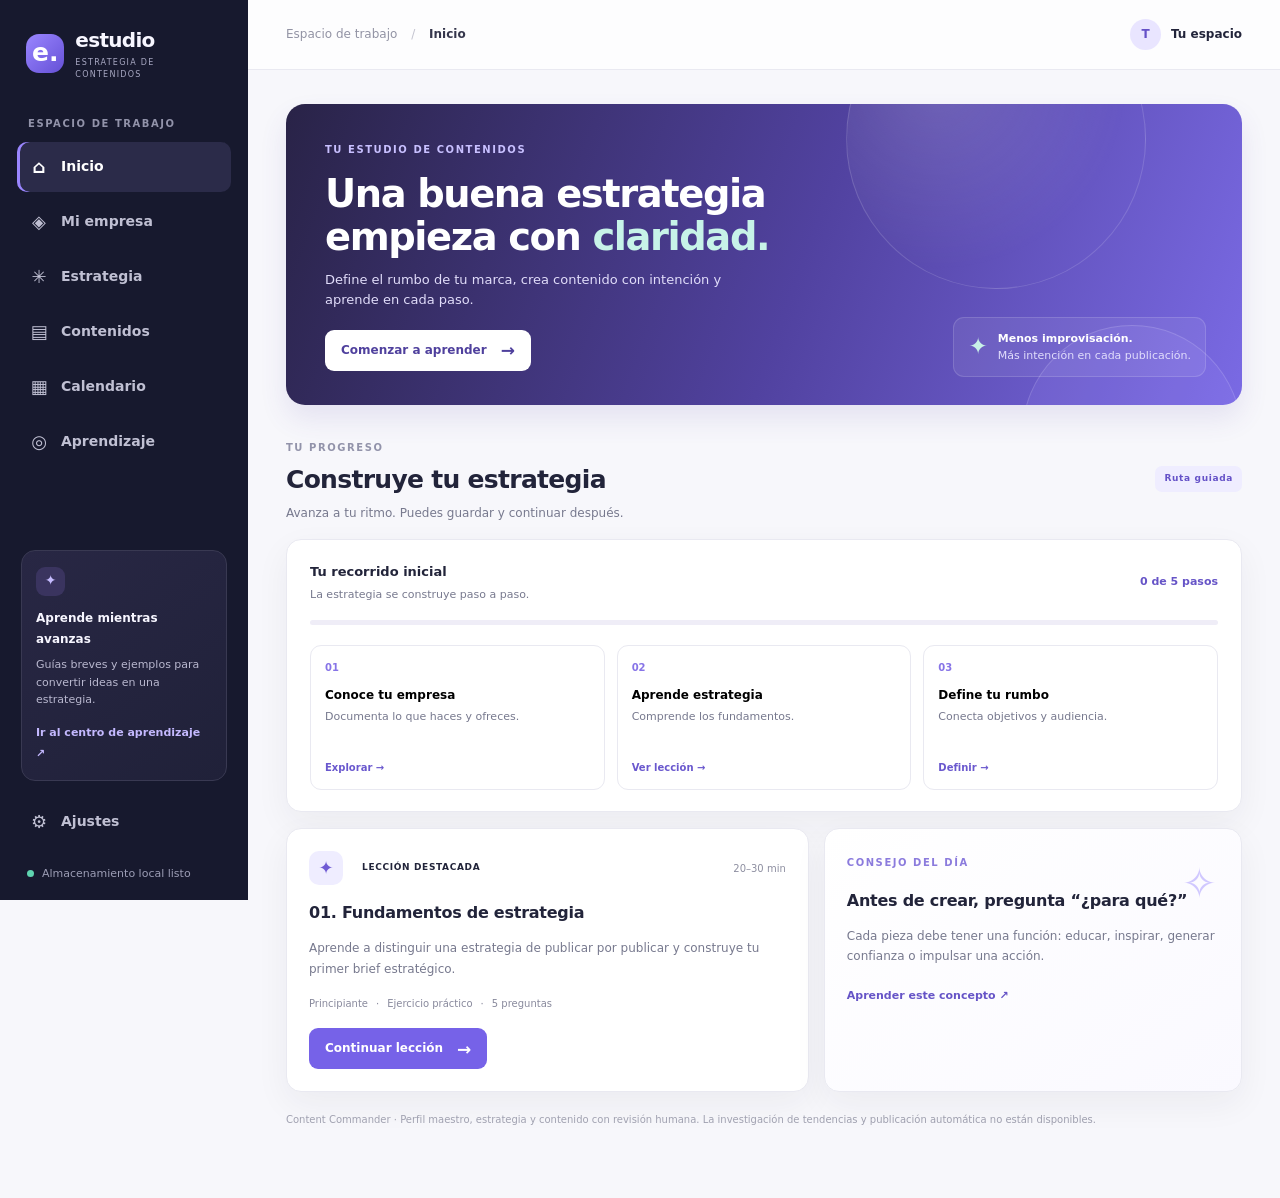
==== commit 3f9b725b: "Add files via upload" ====
--- a/index.html
+++ b/index.html
@@ -36,19 +36,19 @@
       <section class="view active" id="view-inicio">
         <div class="welcome-banner"><div class="welcome-copy"><span class="eyebrow light">TU ESTUDIO DE CONTENIDOS</span><h1>Una buena estrategia<br>empieza con <em>claridad.</em></h1><p>Define el rumbo de tu marca, crea contenido con intención y aprende en cada paso.</p><a class="button button-light" href="#aprendizaje" data-route="aprendizaje">Comenzar a aprender <span>→</span></a></div><div class="orb orb-one"></div><div class="orb orb-two"></div><div class="banner-note"><span>✦</span><div><b>Menos improvisación.</b><br>Más intención en cada publicación.</div></div></div>
         <div class="section-heading"><div><span class="eyebrow">TU PROGRESO</span><h2>Construye tu estrategia</h2><p>Avanza a tu ritmo. Puedes guardar y continuar después.</p></div><span class="tag tag-purple">Ruta guiada</span></div>
-        <div class="progress-card"><div class="progress-top"><div><b>Tu recorrido inicial</b><p>La estrategia se construye paso a paso.</p></div><strong id="progress-count">0 de 6 pasos</strong></div><div class="progress-track"><span id="progress-bar"></span></div><div class="steps-grid"><button class="step-card" data-route="empresa"><span class="step-number">01</span><span class="step-title">Conoce tu empresa</span><span class="step-desc">Documenta lo que haces y ofreces.</span><span class="step-link">Explorar →</span></button><button class="step-card" data-route="aprendizaje"><span class="step-number">02</span><span class="step-title">Aprende estrategia</span><span class="step-desc">Comprende los fundamentos.</span><span class="step-link">Ver lección →</span></button><button class="step-card" data-route="estrategia"><span class="step-number">03</span><span class="step-title">Define tu rumbo</span><span class="step-desc">Conecta objetivos y audiencia.</span><span class="step-link">Definir →</span></button></div></div>
+        <div class="progress-card"><div class="progress-top"><div><b>Tu recorrido inicial</b><p>La estrategia se construye paso a paso.</p></div><strong id="progress-count">0 de 5 pasos</strong></div><div class="progress-track"><span id="progress-bar"></span></div><div class="steps-grid"><button class="step-card" data-route="empresa"><span class="step-number">01</span><span class="step-title">Conoce tu empresa</span><span class="step-desc">Documenta lo que haces y ofreces.</span><span class="step-link">Explorar →</span></button><button class="step-card" data-route="aprendizaje"><span class="step-number">02</span><span class="step-title">Aprende estrategia</span><span class="step-desc">Comprende los fundamentos.</span><span class="step-link">Ver lección →</span></button><button class="step-card" data-route="estrategia"><span class="step-number">03</span><span class="step-title">Define tu rumbo</span><span class="step-desc">Conecta objetivos y audiencia.</span><span class="step-link">Definir →</span></button></div></div>
         <div class="two-column"><article class="panel lesson-feature"><div class="panel-heading"><span class="icon-tile violet">✦</span><span class="tag">LECCIÓN DESTACADA</span><span class="spacer"></span><span class="duration">20–30 min</span></div><h3>01. Fundamentos de estrategia</h3><p>Aprende a distinguir una estrategia de publicar por publicar y construye tu primer brief estratégico.</p><div class="lesson-meta"><span>Principiante</span><span>·</span><span>Ejercicio práctico</span><span>·</span><span>5 preguntas</span></div><button class="button button-primary" data-route="aprendizaje">Continuar lección <span>→</span></button></article><article class="panel tip-panel"><span class="eyebrow">CONSEJO DEL DÍA</span><div class="tip-illustration">✧</div><h3>Antes de crear, pregunta “¿para qué?”</h3><p>Cada pieza debe tener una función: educar, inspirar, generar confianza o impulsar una acción.</p><button class="text-button" data-route="aprendizaje">Aprender este concepto ↗</button></article></div>
-        <p class="prototype-note">Fase 1 · Arquitectura modular inicial. La integración con Cohere y las funciones de publicación aún no están conectadas.</p>
+        <p class="prototype-note">Content Commander · Perfil maestro, estrategia y contenido con revisión humana. La investigación de tendencias y publicación automática no están disponibles.</p>
       </section>
-      <section class="view" id="view-empresa"><div class="page-intro"><span class="eyebrow">PUNTO DE PARTIDA</span><h1>Conoce tu empresa</h1><p>Una estrategia sólida parte de información real. Lo que no sepas todavía puede quedar pendiente.</p></div><div class="learning-callout"><span>✦</span><div><b>¿Por qué importa?</b><p>La IA necesita contexto para proponer contenido relevante. No debería inventar la historia, los productos ni los diferenciadores de tu empresa.</p></div></div><form class="panel form-panel" id="company-form"><div class="form-grid"><label>Nombre de la empresa<input name="company" id="company" placeholder="Ej. Nativa"></label><label>Sector o categoría<input name="sector" id="sector" placeholder="Ej. Cuidado personal"></label><label class="full">¿Qué ofrece tu empresa?<textarea name="offer" id="offer" rows="3" placeholder="Describe productos o servicios principales."></textarea></label><label class="full">¿Qué la hace diferente?<textarea name="difference" id="difference" rows="3" placeholder="Solo escribe diferencias que puedas respaldar."></textarea></label></div><div class="form-footer"><span class="helper">Puedes editar esta información después.</span><button class="button button-primary" type="submit">Guardar perfil</button></div><p class="inline-feedback" id="company-feedback" role="status" aria-live="polite"></p></form></section>
+      <section class="view" id="view-empresa"><div class="page-intro"><span class="eyebrow">PUNTO DE PARTIDA</span><h1>Conoce tu empresa</h1><p>Una estrategia sólida parte de información real. Lo que no sepas todavía puede quedar pendiente.</p></div><div class="learning-callout"><span>✦</span><div><b>¿Por qué importa?</b><p>La IA necesita contexto para proponer contenido relevante. No debería inventar la historia, los productos ni los diferenciadores de tu empresa.</p></div></div><article class="panel form-panel"><div class="panel-heading"><span class="icon-tile violet">◈</span><div><h3>Perfil maestro de empresa</h3><p>Registra hechos confirmados y deja pendiente lo que todavía no sabes.</p></div><span class="spacer"></span><span class="tag tag-purple">FASE 4</span></div><div id="company-completeness" class="learning-callout" role="status" aria-live="polite"><span>◎</span><div><b>Perfil por completar</b><p>Guarda al menos nombre, oferta y audiencia para tener una base útil.</p></div></div><form id="company-form"><div class="form-grid"><label>Nombre de la empresa *<input name="company" id="company" placeholder="Ej. Nativa" required></label><label>Sector o categoría<input name="sector" id="sector" placeholder="Ej. Cuidado personal"></label><label class="full">¿Qué ofrece tu empresa? *<textarea name="offer" id="offer" rows="3" placeholder="Productos o servicios principales, presentaciones y alcance conocido." required></textarea></label><label class="full">Misión<textarea name="mission" id="mission" rows="2" placeholder="¿Qué hace la empresa, para quién y con qué propósito?"></textarea></label><label class="full">Visión<textarea name="vision" id="vision" rows="2" placeholder="¿Qué cambio o posición busca construir a futuro?"></textarea></label><label class="full">Valores de la empresa<textarea name="values" id="values" rows="2" placeholder="Valores que guían decisiones y comportamiento; separa con comas o líneas."></textarea></label><label class="full">Propuesta de valor<textarea name="valueProposition" id="valueProposition" rows="2" placeholder="¿Qué necesidad atiende y por qué alguien consideraría esta oferta?"></textarea></label><label class="full">Diferenciadores comprobables<textarea name="difference" id="difference" rows="3" placeholder="Escribe solo diferencias que puedas demostrar con evidencia."></textarea></label><label class="full">Audiencia prioritaria<textarea name="audience" id="audience" rows="3" placeholder="Necesidades, contexto y problemas conocidos. No supongas edad, ingresos u otros datos sin evidencia."></textarea></label><label>Tono de comunicación<select name="tone" id="tone"><option value="">Por definir</option><option>Claro y cercano</option><option>Profesional y experto</option><option>Educativo y didáctico</option><option>Cálido y empático</option><option>Enérgico e inspirador</option><option>Formal e institucional</option><option>Otro: especificar en restricciones</option></select></label><label>Personalidad de marca<input name="personality" id="personality" placeholder="Ej. honesta, práctica, accesible"></label><label class="full">Evidencia que respalda afirmaciones<textarea name="evidence" id="evidence" rows="3" placeholder="Fuentes, fichas aprobadas, estudios, certificaciones o datos disponibles. Si no hay, indica 'pendiente'."></textarea></label><label class="full">Restricciones y afirmaciones que deben evitarse<textarea name="restrictions" id="restrictions" rows="3" placeholder="Regulación, promesas no permitidas, palabras prohibidas, temas sensibles o afirmaciones que requieren revisión."></textarea></label><label class="full">Notas internas / contexto adicional<textarea name="notes" id="notes" rows="2" placeholder="Información útil para la estrategia que no encaje en los campos anteriores."></textarea></label></div><div class="form-footer"><span class="helper">Los campos sin información no se inventan: quedarán pendientes.</span><button class="button button-primary" type="submit">Guardar perfil maestro</button></div><p class="inline-feedback" id="company-feedback" role="status" aria-live="polite"></p></form></article></section>
       <section class="view" id="view-estrategia"><div class="page-intro"><span class="eyebrow">DECISIONES CON INTENCIÓN</span><h1>Tu estrategia</h1><p>Conecta lo que necesita el negocio con el cambio que quieres generar en tu audiencia.</p></div><div class="learning-callout"><span>◎</span><div><b>Una distinción importante</b><p>El objetivo de negocio es el resultado comercial. El objetivo de comunicación describe el efecto que buscas producir mediante tus mensajes.</p></div></div><div class="two-column strategy-cards"><article class="panel"><span class="icon-tile violet">↗</span><h3>Objetivo de negocio</h3><p>¿Qué necesita conseguir la empresa?</p><ul><li>Aumentar ventas</li><li>Conseguir solicitudes</li><li>Retener clientes</li></ul></article><article class="panel"><span class="icon-tile teal">◎</span><h3>Objetivo de comunicación</h3><p>¿Qué debe conocer, sentir o hacer la audiencia?</p><ul><li>Comprender una oferta</li><li>Confiar en la marca</li><li>Considerar una compra</li></ul></article></div><article class="panel form-panel"><h3>Primeras decisiones</h3><form id="strategy-form" class="form-grid"><label>Prioridad del negocio<select id="goal" name="goal"><option value="">Selecciona una opción</option><option>Reconocimiento de marca</option><option>Comunidad y confianza</option><option>Tráfico al sitio web</option><option>Ventas o solicitudes comerciales</option><option>Fidelización</option></select></label><label>Horizonte de trabajo<select id="horizon" name="horizon"><option>1 mes</option><option selected>3 meses</option><option>6 meses</option><option>Por definir</option></select></label><label class="full">¿A quién quieres llegar?<textarea id="audience" name="audience" rows="2" placeholder="Describe a las personas que podrían necesitar tu oferta."></textarea></label><div class="form-footer full"><span class="helper">Esta información es un borrador hasta que la revises.</span><button class="button button-primary" type="submit">Guardar borrador</button></div><p class="inline-feedback full" id="strategy-feedback" role="status" aria-live="polite"></p></form></article></section>
-      <section class="view" id="view-contenidos"><div class="page-intro"><span class="eyebrow">CREACIÓN CON PROPÓSITO</span><h1>Contenidos</h1><p>Este espacio reunirá ideas, borradores, versiones y piezas aprobadas.</p></div><div class="learning-callout"><span>✦</span><div><b>Regla de calidad</b><p>La IA podrá proponer y explicar. Una persona tendrá que revisar y aprobar cada pieza antes de considerarla lista.</p></div></div><div class="three-cards"><article class="panel"><span class="icon-tile violet">✎</span><h3>Ideas y borradores</h3><p>Propuestas alineadas a objetivo, audiencia y pilar.</p><span class="tag tag-muted">Pendiente de fase 6</span></article><article class="panel"><span class="icon-tile coral">✓</span><h3>Revisión humana</h3><p>Lista de control, comentarios y versiones.</p><span class="tag tag-muted">Pendiente de fase 7</span></article><article class="panel"><span class="icon-tile teal">▦</span><h3>Calendario editorial</h3><p>Planificación, responsables y estados de publicación.</p><span class="tag tag-muted">Pendiente de fase 8</span></article></div></section>
+      <section class="view" id="view-contenidos"><div class="page-intro"><span class="eyebrow">CREACIÓN CON PROPÓSITO</span><h1>Asistente de contenido</h1><p>Genera un primer borrador a partir de la información disponible y revísalo antes de usarlo.</p></div><div class="learning-callout"><span>✦</span><div><b>Regla de calidad</b><p>La IA propone, no verifica automáticamente los hechos. No se publica nada desde esta aplicación: cada borrador requiere revisión y aprobación humana.</p></div></div><form class="panel form-panel" id="content-form"><div class="form-grid"><label>Tipo de pieza<select id="content-type"><option value="post">Publicación para redes</option><option value="carousel">Carrusel (estructura por diapositiva)</option><option value="reel">Guion breve de reel/video</option><option value="story">Historias</option><option value="poll">Encuesta</option><option value="ideas">Lluvia de ideas</option></select></label><label>Red social<select id="content-network"><option>Instagram</option><option>Facebook</option><option>TikTok</option><option>LinkedIn</option><option>YouTube</option><option>Otra / por definir</option></select></label><label>Objetivo<select id="content-goal"><option>Educar</option><option>Generar confianza</option><option>Reconocimiento de marca</option><option>Tráfico al sitio web</option><option>Ventas o solicitudes comerciales</option><option>Fidelización</option></select></label><label>Audiencia<textarea id="content-audience" rows="2" placeholder="¿A quién va dirigido? Si ya lo definiste, puedes usar ese perfil."></textarea></label><label class="full">Tema o necesidad<textarea id="content-topic" rows="3" required placeholder="¿Qué quieres comunicar? Añade los datos confirmados y las afirmaciones que deben evitarse."></textarea></label><label class="full">Instrucciones adicionales (opcional)<textarea id="content-instructions" rows="2" placeholder="Tono, extensión, CTA o restricciones concretas."></textarea></label><div class="form-footer full"><span class="helper">La IA puede equivocarse. No incluyas datos personales sensibles ni información confidencial.</span><button class="button button-primary" id="generate-content" type="submit">Generar borrador con Cohere →</button></div><p class="inline-feedback full" id="content-feedback" role="status" aria-live="polite"></p></div></form><article class="panel form-panel" id="draft-panel" hidden><div class="panel-heading"><span class="tag tag-purple">BORRADOR · REVISIÓN HUMANA PENDIENTE</span></div><h3>Resultado generado</h3><div id="draft-result" class="generated-content"></div><div class="form-footer"><span class="helper">Este contenido no está aprobado ni se publicará automáticamente.</span><button class="button button-secondary" type="button" id="copy-draft">Copiar borrador</button></div></article><article class="panel form-panel"><h3>Borradores guardados</h3><p class="helper">Los borradores guardados permanecen en este navegador. La lista no implica aprobación editorial.</p><div id="saved-drafts" class="saved-drafts"><p class="helper">Todavía no hay borradores guardados.</p></div></article></section>
       <section class="view" id="view-calendario"><div class="page-intro"><span class="eyebrow">ORGANIZA TU TRABAJO</span><h1>Calendario editorial</h1><p>La planificación estará conectada con los objetivos y pilares que apruebes.</p></div><article class="panel empty-state"><div class="empty-art">▦</div><h2>Tu calendario empieza con una estrategia</h2><p>El calendario funcional se construirá en la Fase 8, después del motor de contenido y el flujo de aprobación.</p><button class="button button-primary" data-route="aprendizaje">Aprender primero <span>→</span></button></article></section>
       <section class="view" id="view-aprendizaje"><div class="page-intro"><span class="eyebrow">CENTRO DE APRENDIZAJE</span><h1>Aprende mientras construyes</h1><p>Lecciones prácticas, ejemplos y ejercicios que te ayudan a tomar mejores decisiones.</p></div><div class="lesson-layout"><aside class="panel lesson-list"><span class="eyebrow">RUTA DE APRENDIZAJE</span><button class="lesson-choice selected" data-lesson="0"><span>01</span><div><b>Fundamentos de estrategia</b><small>20–30 min · Principiante</small></div></button><button class="lesson-choice" data-lesson="1"><span>02</span><div><b>Pilares de comunicación</b><small>Próximamente</small></div></button><button class="lesson-choice" data-lesson="2"><span>03</span><div><b>Redes sociales y formatos</b><small>Próximamente</small></div></button><button class="lesson-choice" data-lesson="3"><span>04</span><div><b>Creación de contenidos</b><small>Próximamente</small></div></button><button class="lesson-choice" data-lesson="4"><span>05</span><div><b>Calendario editorial</b><small>Próximamente</small></div></button><button class="lesson-choice" data-lesson="5"><span>06</span><div><b>Medición y mejora</b><small>Próximamente</small></div></button></aside><article class="panel lesson-content" id="lesson-content"><div class="lesson-topline"><span class="tag tag-purple">LECCIÓN 01</span><span class="duration">20–30 minutos</span></div><h2>Fundamentos de estrategia de contenidos</h2><p class="lead">Aprende a crear contenido con una intención clara, conectando lo que la empresa necesita con lo que la audiencia necesita saber.</p><div class="learning-objectives"><h3>Al terminar podrás…</h3><ul><li>Distinguir una estrategia de un calendario de publicaciones.</li><li>Diferenciar objetivos de negocio y comunicación.</li><li>Conectar audiencia, necesidad, propuesta de valor y contenido.</li><li>Separar hechos confirmados de hipótesis pendientes.</li></ul></div><h3>1. ¿Qué es una estrategia de contenidos?</h3><p>Es un plan que define qué comunicar, a quién, para qué, por qué medios y cómo evaluar los resultados. Publicar todos los días no garantiza tener una estrategia: cada pieza necesita una función dentro de un objetivo más amplio.</p><div class="concept-grid"><div><span class="concept-number">01</span><b>Negocio</b><p>El resultado que necesita la empresa.</p></div><div><span class="concept-number">02</span><b>Comunicación</b><p>El efecto que buscamos en la audiencia.</p></div><div><span class="concept-number">03</span><b>Contenido</b><p>La pieza y el mensaje que publicamos.</p></div><div><span class="concept-number">04</span><b>Indicador</b><p>El dato que ayuda a evaluar resultados.</p></div></div><div class="example-box"><span class="eyebrow">EJEMPLO APLICADO · EMPRESA FICTICIA</span><h3>Nativa, cuidado personal</h3><p><b>Objetivo de negocio:</b> incrementar las ventas online; la meta y el plazo aún deben definirse con datos reales.</p><p><b>Objetivo de comunicación:</b> ayudar a los compradores a comprender las características de los productos y elegir una opción adecuada.</p><p><b>Idea de contenido:</b> un carrusel que explique aspectos que conviene revisar antes de elegir un producto. Su función es educar; no se debe prometer un aumento de ventas sin medirlo.</p></div><h3>2. Errores frecuentes</h3><div class="mistake-list"><div><b>Publicar sin un objetivo</b><p>Mejor: define qué debe conseguir la pieza y cómo evaluarás el resultado.</p></div><div><b>Hablarle a todo el mundo</b><p>Mejor: identifica grupos con necesidades concretas.</p></div><div><b>Confundir interacciones con ventas</b><p>Mejor: utiliza indicadores adecuados al objetivo y reconoce límites de atribución.</p></div><div><b>Inventar atributos</b><p>Mejor: confirma los datos y marca lo que falta validar.</p></div><div><b>Copiar tendencias sin contexto</b><p>Mejor: evalúa su pertinencia, audiencia, riesgo y recursos.</p></div></div><h3>3. Ejercicio práctico · Tu primer brief</h3><p class="helper">Responde lo que sepas. La información desconocida debe quedar pendiente; no hace falta inventar respuestas para continuar.</p><form id="brief-form" class="form-grid"><label class="full">Empresa y qué hace<textarea id="brief-company" rows="2" placeholder="Nombre y descripción breve"></textarea></label><label class="full">Productos o servicios<textarea id="brief-offer" rows="2" placeholder="Oferta principal"></textarea></label><label class="full">Audiencia potencial<textarea id="brief-audience" rows="2" placeholder="¿A quién quieres llegar?"></textarea></label><label class="full">Necesidad que resuelve<textarea id="brief-problem" rows="2" placeholder="¿Qué necesidad atiende?"></textarea></label><label>Objetivo prioritario<select id="brief-goal"><option>Ventas o solicitudes comerciales</option><option>Reconocimiento de marca</option><option>Comunidad y confianza</option><option>Tráfico web</option><option>Fidelización</option><option>Por definir</option></select></label><label>Plazo<select id="brief-horizon"><option>1 mes</option><option selected>3 meses</option><option>6 meses</option><option>Por definir</option></select></label><label class="full">Evidencia disponible<textarea id="brief-evidence" rows="2" placeholder="Datos de ventas, preguntas frecuentes, entrevistas o 'aún no disponible'"></textarea></label><div class="full form-footer"><span class="helper">Se guardará localmente en este navegador cuando el almacenamiento esté disponible.</span><button class="button button-primary" type="submit">Evaluar mi brief</button></div><p class="inline-feedback full" id="brief-feedback" role="status" aria-live="polite"></p></form><h3>4. Comprobación del aprendizaje</h3><p>Elige una respuesta por pregunta y comprueba tus conocimientos. Se necesita un mínimo de 4 respuestas correctas de 5 para superar el cuestionario.</p><form id="quiz-form" class="quiz"><fieldset><legend>1. Una empresa publica todos los días, pero no sabe qué quiere conseguir. ¿Qué le falta?</legend><label><input type="radio" name="q1" value="0"> Más hashtags</label><label><input type="radio" name="q1" value="1"> Una estrategia con objetivos definidos</label><label><input type="radio" name="q1" value="2"> Publicar más</label><p class="quiz-feedback"></p></fieldset><fieldset><legend>2. ¿Cuál es un objetivo de comunicación?</legend><label><input type="radio" name="q2" value="0"> Aumentar el conocimiento de los beneficios</label><label><input type="radio" name="q2" value="1"> Reducir costos de producción</label><label><input type="radio" name="q2" value="2"> Aumentar ingresos anuales</label><p class="quiz-feedback"></p></fieldset><fieldset><legend>3. La IA desconoce la composición de un producto. ¿Qué debe hacer?</legend><label><input type="radio" name="q3" value="0"> Inferirla por el nombre</label><label><input type="radio" name="q3" value="1"> Inventar una probable</label><label><input type="radio" name="q3" value="2"> Solicitar información y marcarla pendiente</label><p class="quiz-feedback"></p></fieldset><fieldset><legend>4. ¿Cómo elegir una red social?</legend><label><input type="radio" name="q4" value="0"> Por popularidad</label><label><input type="radio" name="q4" value="1"> Por audiencia, objetivo, formatos y recursos</label><label><input type="radio" name="q4" value="2"> Porque la usa la competencia</label><p class="quiz-feedback"></p></fieldset><fieldset><legend>5. Un post recibe muchos comentarios. ¿Demuestra que aumentaron las ventas?</legend><label><input type="radio" name="q5" value="0"> Sí, siempre</label><label><input type="radio" name="q5" value="1"> No necesariamente; hay que medir el resultado comercial</label><label><input type="radio" name="q5" value="2"> Sí, si es comercial</label><p class="quiz-feedback"></p></fieldset><button class="button button-primary" type="submit">Comprobar respuestas</button><div id="quiz-result" class="quiz-result" role="status" aria-live="polite"></div></form><div class="completion-rule"><b>¿Cuándo se completa esta lección?</b><p>Cuando el brief inicial está guardado y se obtienen al menos 4 respuestas correctas de 5. Lo desconocido debe quedar identificado como pendiente.</p><button class="button button-secondary" id="mark-lesson">Marcar lección como revisada</button><span id="lesson-status" class="helper" role="status"></span></div></article></div></section>
-      <section class="view" id="view-ajustes"><div class="page-intro"><span class="eyebrow">PREFERENCIAS</span><h1>Ajustes</h1><p>La configuración de IA, datos y respaldos se implementará en las siguientes fases.</p></div><article class="panel"><h3>Funciones planificadas</h3><ul><li>Configuración de Cohere y selección de modelo.</li><li>Exportación e importación de datos.</li><li>Información sobre privacidad y almacenamiento local.</li><li>Gestión de preferencias de aprendizaje.</li></ul><p class="helper">No introduzcas claves API en este prototipo: todavía no hay integración real.</p></article></section>
+      <section class="view" id="view-ajustes"><div class="page-intro"><span class="eyebrow">PREFERENCIAS</span><h1>Ajustes e integraciones</h1><p>Configura Cohere para generar borradores. La conexión requiere internet.</p></div><article class="panel form-panel"><span class="tag tag-purple">FASE 3 · COHERE</span><h3>Conexión con Cohere</h3><p>Introduce tu API key de Cohere y selecciona el modelo. La clave se guarda solo en el almacenamiento local de este navegador y se excluye de los respaldos.</p><form id="cohere-settings-form" class="form-grid"><label class="full">API key de Cohere<input id="cohere-api-key" type="password" autocomplete="new-password" placeholder="Pega tu API key" spellcheck="false"></label><label>Modelo<select id="cohere-model"><option value="command-a-plus-05-2026">Command A Plus (recomendado)</option><option value="command-a-reasoning-08-2025">Command A Reasoning</option><option value="command-a-03-2025">Command A</option><option value="command-r7b-12-2024">Command R7B</option></select></label><div class="helper">El modelo debe estar habilitado para tu cuenta y clave.</div><div class="form-footer full"><button class="button button-primary" type="submit">Guardar configuración</button><button class="button button-secondary" id="test-cohere" type="button">Probar conexión</button><button class="button button-secondary" id="clear-cohere" type="button">Eliminar clave guardada</button></div><p id="cohere-feedback" class="inline-feedback full" role="status" aria-live="polite">Sin comprobar.</p></form></article><article class="panel"><h3>Privacidad y límites de la conexión</h3><ul><li>La API key queda accesible para JavaScript ejecutado en este navegador. No es un secreto seguro en una aplicación estática.</li><li>No subas la clave a GitHub ni compartas capturas que la muestren. Usa una clave con permisos y límites adecuados.</li><li>La clave no se incluye en los respaldos JSON.</li><li>La integración envía el prompt y el contexto que escribas directamente a la API de Cohere.</li><li>Si el navegador bloquea la petición por CORS, red o política del proveedor, la prueba indicará el error; no se simulará una conexión exitosa.</li><li>Esta integración no ofrece búsqueda web ni verificación automática de tendencias.</li></ul></article><div class="page-intro" style="margin-top:30px"><h2>Datos y respaldos</h2><p>Tus datos se guardan en este navegador. Crea respaldos periódicos para recuperarlos.</p></div><article class="panel form-panel"><span class="tag tag-purple">FASE 2 · DATOS LOCALES</span><h3>Almacenamiento</h3><p>La aplicación usa IndexedDB. Si tenías datos de la Fase 1, intentará migrarlos automáticamente y conservará la copia anterior como precaución.</p><p class="inline-feedback" id="storage-notice" role="status" aria-live="polite">Comprobando almacenamiento…</p><div class="form-footer"><button class="button button-primary" id="export-backup" type="button">Exportar respaldo JSON</button></div><div class="divider"></div><h3>Restaurar o combinar un respaldo</h3><p>Selecciona un archivo JSON creado por Content Commander. Primero se validará y mostrará una vista previa. La importación no restaura claves API.</p><label>Archivo de respaldo<input id="backup-file" type="file" accept=".json,application/json"></label><div class="form-grid"><label>Modo de importación<select id="import-mode"><option value="replace">Reemplazar los datos actuales</option><option value="merge">Combinar secciones (el archivo prevalece)</option></select></label><div class="form-footer"><button class="button button-secondary" id="validate-backup" type="button">Validar y ver vista previa</button><button class="button button-primary" id="import-backup" type="button" disabled>Importar respaldo</button></div></div><div class="backup-preview" id="backup-preview" role="status" aria-live="polite"></div><p class="inline-feedback" id="backup-feedback" role="status" aria-live="polite"></p></article><article class="panel"><h3>Privacidad y límites</h3><ul><li>Los datos permanecen en el almacenamiento del navegador y origen actual.</li><li>Si borras los datos del sitio, cambias de navegador o dispositivo, puedes perderlos si no tienes un respaldo.</li><li>El archivo de respaldo no incluye claves API.</li><li>La clave API de Cohere se guarda por separado y no se incluye en el respaldo.</li></ul></article></section>
     </main>
   </div>
   <div class="toast" id="toast" role="status" aria-live="polite"></div>
-  <script src="src/storage.js"></script><script src="src/navigation.js"></script><script src="src/learning.js"></script><script src="src/forms.js"></script><script src="src/app.js"></script>
+  <script src="src/storage.js"></script><script src="src/navigation.js"></script><script src="src/learning.js"></script><script src="src/forms.js"></script><script src="src/backup.js"></script><script src="src/cohere.js"></script><script src="src/app.js"></script>
 </body>
 </html>
--- a/styles.css
+++ b/styles.css
@@ -1 +1,23 @@
-:root{--ink:#22243a;--muted:#77798e;--line:#e9e9f1;--paper:#f7f7fb;--white:#fff;--navy:#17192e;--violet:#7662e8;--violet-dark:#5e4bc9;--lavender:#efedff;--teal:#ccefe9;--coral:#ffe2d9;--shadow:0 12px 34px rgba(34,36,58,.055);font-family:Inter,ui-sans-serif,system-ui,-apple-system,BlinkMacSystemFont,"Segoe UI",sans-serif;color:var(--ink);font-synthesis:none}*{box-sizing:border-box}body{margin:0;background:var(--paper);font-size:14px;line-height:1.55}button,input,textarea,select{font:inherit}button,a{ -webkit-tap-highlight-color:transparent}a{color:inherit;text-decoration:none}button{cursor:pointer}.app-shell{min-height:100vh}.sidebar{position:fixed;inset:0 auto 0 0;width:248px;background:var(--navy);color:#f7f6ff;padding:25px 17px 18px;display:flex;flex-direction:column;z-index:20}.brand{display:flex;align-items:center;gap:11px;padding:0 9px 34px}.brand-mark{display:grid;place-items:center;width:39px;height:39px;border-radius:13px;background:linear-gradient(135deg,#9a86ff,#6550d6);font-size:25px;font-weight:800;color:#fff}.brand b{display:block;font-size:20px;letter-spacing:-.7px}.brand small{display:block;font-size:8px;letter-spacing:1.25px;color:#a8a8c3;margin-top:1px}.workspace-label,.eyebrow{font-size:10px;letter-spacing:1.55px;font-weight:800;color:#9293aa}.workspace-label{padding:0 11px 11px}.sidebar nav{display:grid;gap:5px}.nav-link{display:flex;align-items:center;gap:13px;padding:11px 13px;border-radius:10px;color:#c0c0d3;font-weight:550;transition:background .15s,color .15s}.nav-link span{width:18px;text-align:center;font-size:18px}.nav-link:hover,.nav-link.active{background:#2b2b49;color:white}.nav-link.active{box-shadow:inset 3px 0 #9a86ff}.sidebar-bottom{margin-top:auto}.help-card{margin:15px 4px 16px;padding:16px 14px;border:1px solid #393952;background:linear-gradient(145deg,#282744,#202139);border-radius:14px}.help-icon{display:grid;place-items:center;background:#3a345f;color:#c6bcff;width:29px;height:29px;border-radius:9px;margin-bottom:11px}.help-card b{font-size:12px}.help-card p{color:#b9b8cf;font-size:11px;line-height:1.6;margin:6px 0 12px}.help-card a{font-size:11px;color:#c4b9ff;font-weight:700}.local-status{display:flex;align-items:center;gap:8px;padding:18px 10px 0;color:#9c9db5;font-size:11px}.status-dot{width:7px;height:7px;border-radius:50%;background:#5fd4b0}.main{margin-left:248px;min-height:100vh}.topbar{height:70px;padding:0 38px;border-bottom:1px solid var(--line);display:flex;align-items:center;justify-content:space-between;background:rgba(255,255,255,.82)}.breadcrumbs{font-size:12px;color:#9293a4}.breadcrumbs span{margin:0 10px;color:#c3c3cf}.breadcrumbs b{color:#35364c}.top-actions{display:flex;align-items:center;gap:10px;font-size:12px;font-weight:650}.avatar{width:31px;height:31px;border-radius:50%;display:grid;place-items:center;background:#e9e5ff;color:#6450c7;font-weight:800}.menu-button{display:none;border:0;background:none;font-size:20px}.view{display:none;max-width:1400px;margin:0 auto;padding:34px 38px 50px}.view.active{display:block}.welcome-banner{position:relative;overflow:hidden;min-height:248px;padding:34px 39px;border-radius:19px;background:linear-gradient(110deg,#292347 0%,#5142a0 54%,#7a6ae4 100%);color:white;display:flex;align-items:center;box-shadow:0 14px 28px #5344a21c}.welcome-copy{position:relative;z-index:2;max-width:510px}.eyebrow.light{color:#c8c0ff}.welcome-banner h1{font-size:clamp(27px,3vw,39px);line-height:1.12;letter-spacing:-1.4px;margin:12px 0}.welcome-banner h1 em{font-style:normal;color:#c7f3e8}.welcome-banner p{max-width:430px;color:#e1ddfa;font-size:13px;margin:0 0 20px}.button{border:0;border-radius:9px;display:inline-flex;align-items:center;justify-content:center;gap:14px;padding:11px 16px;font-size:12px;font-weight:750;transition:transform .15s,background .15s}.button:hover{transform:translateY(-1px)}.button-light{background:#fff;color:#4f409d}.button-primary{background:var(--violet);color:white}.button-primary:hover{background:var(--violet-dark)}.button-secondary{background:#eeebff;color:#5c4ac2}.button span{font-size:17px;line-height:10px}.orb{position:absolute;border-radius:50%;border:1px solid #ffffff25}.orb-one{width:300px;height:300px;right:10%;top:-115px;background:radial-gradient(circle at 30% 30%,#ffffff25,transparent 65%)}.orb-two{width:220px;height:220px;right:0;bottom:-140px;background:#a99aff21}.banner-note{position:absolute;right:36px;bottom:28px;z-index:2;display:flex;align-items:center;gap:10px;font-size:11px;color:#e2defc;background:#ffffff12;border:1px solid #ffffff24;border-radius:11px;padding:11px 14px}.banner-note>span{font-size:23px;color:#c8f2e7}.banner-note b{color:#fff}.section-heading{display:flex;align-items:center;justify-content:space-between;margin:31px 0 16px}.section-heading h2,.page-intro h1{font-size:25px;letter-spacing:-.7px;margin:4px 0}.section-heading p,.page-intro p{margin:4px 0 0;color:var(--muted);font-size:12px}.tag{display:inline-flex;align-items:center;padding:6px 9px;border-radius:7px;font-size:9px;font-weight:800;letter-spacing:.65px}.tag-purple{background:var(--lavender);color:#6552c8}.tag-muted{background:#f0f0f5;color:#88899a;letter-spacing:0}.progress-card,.panel{background:white;border:1px solid var(--line);border-radius:15px;box-shadow:var(--shadow)}.progress-card{padding:21px 23px}.progress-top{display:flex;justify-content:space-between;align-items:center}.progress-top b{font-size:13px}.progress-top p{font-size:11px;color:var(--muted);margin:4px 0 0}.progress-top strong{font-size:11px;color:#6654c7}.progress-track{height:5px;background:#efedf7;border-radius:8px;margin:17px 0 20px;overflow:hidden}.progress-track span{display:block;height:100%;width:0;background:linear-gradient(90deg,#8e7af5,#58cbb2);border-radius:8px;transition:width .25s}.steps-grid{display:grid;grid-template-columns:repeat(3,minmax(0,1fr));gap:12px}.step-card{text-align:left;border:1px solid var(--line);border-radius:11px;background:#fff;padding:14px;display:flex;flex-direction:column;align-items:flex-start;min-height:145px}.step-card:hover{border-color:#c8c0ff;background:#fcfbff}.step-number{font-size:10px;font-weight:800;color:#8774e7;margin-bottom:10px}.step-title{font-size:12px;font-weight:750}.step-desc{font-size:11px;color:var(--muted);margin-top:4px}.step-link{font-size:10px;font-weight:800;color:#6a58ce;margin-top:auto;padding-top:10px}.two-column{display:grid;grid-template-columns:1.25fr 1fr;gap:15px;margin-top:16px}.panel{padding:22px}.panel-heading{display:flex;align-items:center;gap:10px}.icon-tile{width:34px;height:34px;display:grid;place-items:center;border-radius:10px;font-size:18px}.violet{background:var(--lavender);color:#705bd4}.teal{background:#ddf6ef;color:#248f79}.coral{background:#fff0e9;color:#cc7556}.spacer{flex:1}.duration{font-size:10px;color:#8e8fa1}.lesson-feature h3,.tip-panel h3,.panel h3{font-size:16px;letter-spacing:-.25px;margin:16px 0 7px}.lesson-feature>p,.tip-panel p,.panel>p{font-size:12px;line-height:1.7;color:var(--muted)}.lesson-meta{display:flex;gap:8px;flex-wrap:wrap;color:#88899c;font-size:10px;margin:17px 0}.tip-panel{position:relative;overflow:hidden;background:linear-gradient(145deg,#fff,#faf9ff)}.tip-panel .eyebrow{color:#8b7bdd}.tip-illustration{position:absolute;right:24px;top:22px;font-size:42px;color:#d0c8ff}.text-button{border:0;background:none;color:#6654c7;font-size:11px;font-weight:800;padding:8px 0}.prototype-note{font-size:10px;color:#a0a1b0;margin:20px 0}.page-intro{margin:4px 0 23px}.page-intro h1{font-size:30px;margin-top:8px}.learning-callout{display:flex;gap:13px;padding:17px 18px;border:1px solid #e4defe;background:#f2efff;border-radius:12px;margin-bottom:17px;color:#51449d}.learning-callout>span{font-size:20px}.learning-callout b{font-size:12px}.learning-callout p{margin:3px 0 0;font-size:12px;line-height:1.65;color:#6e6795}.form-panel{margin-top:16px}.form-grid{display:grid;grid-template-columns:repeat(2,minmax(0,1fr));gap:17px}.form-grid label{display:flex;flex-direction:column;gap:7px;font-size:11px;font-weight:750;color:#505168}.form-grid input,.form-grid textarea,.form-grid select{width:100%;border:1px solid #e4e4ed;background:#fff;color:var(--ink);border-radius:8px;padding:11px 12px;outline:none;font-size:12px;font-weight:450;resize:vertical}.form-grid input:focus,.form-grid textarea:focus,.form-grid select:focus{border-color:#9485ed;box-shadow:0 0 0 3px #8d7ae91c}.full{grid-column:1/-1}.form-footer{display:flex;align-items:center;justify-content:space-between;gap:15px}.helper{font-size:10px;line-height:1.6;color:#9293a3;font-weight:450}.inline-feedback{font-size:11px;color:#287e6d;margin:0}.strategy-cards{margin:0 0 16px}.strategy-cards ul,.panel ul{padding-left:18px;color:#77798e;font-size:12px;line-height:2}.three-cards{display:grid;grid-template-columns:repeat(3,minmax(0,1fr));gap:15px}.three-cards .panel{min-height:215px}.three-cards h3{margin-top:15px}.three-cards .tag{margin-top:13px}.empty-state{text-align:center;max-width:620px;margin:50px auto;padding:42px}.empty-art{font-size:48px;color:#8a79e6;background:#f0edff;border-radius:20px;width:80px;height:80px;display:grid;place-items:center;margin:0 auto 15px}.empty-state h2{font-size:20px}.empty-state p{max-width:420px;margin:0 auto 22px}.lesson-layout{display:grid;grid-template-columns:245px minmax(0,1fr);align-items:start;gap:17px}.lesson-list{padding:17px;position:sticky;top:15px}.lesson-list>.eyebrow{display:block;padding:3px 5px 12px}.lesson-choice{display:flex;gap:10px;align-items:flex-start;width:100%;text-align:left;padding:11px 8px;border:0;background:transparent;border-radius:9px;color:var(--ink)}.lesson-choice.selected,.lesson-choice:hover{background:#f1efff}.lesson-choice>span{display:grid;place-items:center;width:29px;height:29px;flex-shrink:0;border-radius:8px;background:#ece8ff;color:#6c58ce;font-size:10px;font-weight:800}.lesson-choice b{font-size:11px;display:block}.lesson-choice small{display:block;color:#9696a6;font-size:10px;margin-top:3px}.lesson-content{padding:27px;min-width:0}.lesson-topline{display:flex;justify-content:space-between;align-items:center}.lesson-content h2{font-size:25px;line-height:1.25;letter-spacing:-.7px;margin:17px 0 8px}.lead{font-size:13px;color:#77798d;line-height:1.8}.lesson-content>h3{font-size:16px;margin:28px 0 8px}.lesson-content>p:not(.lead){font-size:12px;color:#65677d;line-height:1.85}.learning-objectives{border-left:3px solid #8b79e9;background:#faf9ff;padding:13px 17px;margin:20px 0}.learning-objectives h3{margin:0;font-size:12px}.learning-objectives ul{font-size:12px;color:#686980;line-height:1.9;padding-left:18px;margin-bottom:0}.concept-grid{display:grid;grid-template-columns:repeat(4,minmax(0,1fr));gap:9px;margin:15px 0}.concept-grid>div{padding:12px;border:1px solid var(--line);border-radius:10px}.concept-number{display:block;font-size:10px;color:#8170df;font-weight:800;margin-bottom:8px}.concept-grid b{font-size:11px}.concept-grid p{font-size:10px;color:#838498;line-height:1.6;margin-bottom:0}.example-box{padding:17px;background:#f0fbf7;border:1px solid #d7f1e8;border-radius:12px;margin:17px 0}.example-box .eyebrow{color:#368e7b}.example-box h3{font-size:16px;margin:7px 0}.example-box p{font-size:12px;color:#58776e;line-height:1.75;margin:7px 0}.mistake-list{display:grid;gap:8px}.mistake-list>div{padding:12px 14px;border:1px solid var(--line);border-radius:9px}.mistake-list b{font-size:12px}.mistake-list p{font-size:11px;color:#77798c;margin:4px 0 0;line-height:1.65}.quiz{display:grid;gap:14px}.quiz fieldset{border:1px solid var(--line);border-radius:10px;padding:14px}.quiz legend{font-size:12px;font-weight:750;padding:0 4px}.quiz fieldset label{display:flex;align-items:flex-start;gap:8px;font-size:11px;color:#696b80;padding:7px 2px;cursor:pointer}.quiz input{accent-color:#7561e2;margin-top:3px}.quiz-feedback{font-size:10px;margin:3px 0 0;color:#27806d}.quiz-result{font-weight:750;font-size:13px}.completion-rule{background:#f8f7fc;border:1px solid #eae8f5;border-radius:12px;padding:16px;margin-top:22px}.completion-rule>b{font-size:12px}.completion-rule p{font-size:11px;line-height:1.7;color:#77798d}.completion-rule .helper{display:block;margin-top:9px}.toast{position:fixed;right:22px;bottom:22px;background:#20213a;color:white;padding:12px 17px;border-radius:10px;box-shadow:var(--shadow);font-size:12px;opacity:0;transform:translateY(8px);pointer-events:none;transition:.2s;z-index:40}.toast.show{opacity:1;transform:translateY(0)}button:focus-visible,a:focus-visible{outline:3px solid #a99cff;outline-offset:3px}button:disabled{opacity:.5;cursor:not-allowed}@media(min-width:1500px){.view{padding-left:52px;padding-right:52px}.welcome-banner{min-height:270px}}@media(max-width:1050px){.sidebar{width:218px}.main{margin-left:218px}.view{padding:26px 24px 40px}.topbar{padding:0 24px}.banner-note{display:none}.lesson-layout{grid-template-columns:200px minmax(0,1fr)}.lesson-content{padding:21px}.concept-grid{grid-template-columns:repeat(2,minmax(0,1fr))}}@media(max-width:760px){.sidebar{transform:translateX(-102%);transition:transform .22s;width:265px;box-shadow:15px 0 40px #14152922}.sidebar.open{transform:translateX(0)}.main{margin-left:0}.menu-button{display:block}.topbar{height:59px;padding:0 17px}.breadcrumbs{margin-right:auto;margin-left:12px;font-size:11px}.profile-label{display:none}.view{padding:20px 15px 35px}.welcome-banner{padding:26px 23px;min-height:265px}.welcome-banner h1{font-size:31px}.welcome-banner p{max-width:320px}.orb-one{right:-100px}.section-heading{align-items:flex-start;gap:8px}.section-heading h2{font-size:21px}.progress-card{padding:17px}.steps-grid{grid-template-columns:1fr}.step-card{min-height:120px}.two-column,.three-cards,.lesson-layout{grid-template-columns:1fr}.lesson-list{position:static;display:grid;grid-template-columns:repeat(2,minmax(0,1fr));gap:3px}.lesson-list>.eyebrow{grid-column:1/-1}.lesson-choice{padding:8px 5px}.lesson-choice b{font-size:10px}.lesson-content{padding:18px}.lesson-content h2{font-size:22px}.form-grid{grid-template-columns:1fr}.form-grid .full{grid-column:auto}.form-footer{align-items:flex-start;flex-direction:column}.form-footer .button{width:100%}.concept-grid{grid-template-columns:repeat(2,minmax(0,1fr))}.progress-top{gap:12px}.progress-top strong{text-align:right}.page-intro h1{font-size:26px}.panel{padding:18px}}@media(prefers-reduced-motion:reduce){*,*::before,*::after{scroll-behavior:auto!important;transition:none!important;animation:none!important}}+:root{--ink:#22243a;--muted:#77798e;--line:#e9e9f1;--paper:#f7f7fb;--white:#fff;--navy:#17192e;--violet:#7662e8;--violet-dark:#5e4bc9;--lavender:#efedff;--teal:#ccefe9;--coral:#ffe2d9;--shadow:0 12px 34px rgba(34,36,58,.055);font-family:Inter,ui-sans-serif,system-ui,-apple-system,BlinkMacSystemFont,"Segoe UI",sans-serif;color:var(--ink);font-synthesis:none}*{box-sizing:border-box}body{margin:0;background:var(--paper);font-size:14px;line-height:1.55}button,input,textarea,select{font:inherit}button,a{ -webkit-tap-highlight-color:transparent}a{color:inherit;text-decoration:none}button{cursor:pointer}.app-shell{min-height:100vh}.sidebar{position:fixed;inset:0 auto 0 0;width:248px;background:var(--navy);color:#f7f6ff;padding:25px 17px 18px;display:flex;flex-direction:column;z-index:20}.brand{display:flex;align-items:center;gap:11px;padding:0 9px 34px}.brand-mark{display:grid;place-items:center;width:39px;height:39px;border-radius:13px;background:linear-gradient(135deg,#9a86ff,#6550d6);font-size:25px;font-weight:800;color:#fff}.brand b{display:block;font-size:20px;letter-spacing:-.7px}.brand small{display:block;font-size:8px;letter-spacing:1.25px;color:#a8a8c3;margin-top:1px}.workspace-label,.eyebrow{font-size:10px;letter-spacing:1.55px;font-weight:800;color:#9293aa}.workspace-label{padding:0 11px 11px}.sidebar nav{display:grid;gap:5px}.nav-link{display:flex;align-items:center;gap:13px;padding:11px 13px;border-radius:10px;color:#c0c0d3;font-weight:550;transition:background .15s,color .15s}.nav-link span{width:18px;text-align:center;font-size:18px}.nav-link:hover,.nav-link.active{background:#2b2b49;color:white}.nav-link.active{box-shadow:inset 3px 0 #9a86ff}.sidebar-bottom{margin-top:auto}.help-card{margin:15px 4px 16px;padding:16px 14px;border:1px solid #393952;background:linear-gradient(145deg,#282744,#202139);border-radius:14px}.help-icon{display:grid;place-items:center;background:#3a345f;color:#c6bcff;width:29px;height:29px;border-radius:9px;margin-bottom:11px}.help-card b{font-size:12px}.help-card p{color:#b9b8cf;font-size:11px;line-height:1.6;margin:6px 0 12px}.help-card a{font-size:11px;color:#c4b9ff;font-weight:700}.local-status{display:flex;align-items:center;gap:8px;padding:18px 10px 0;color:#9c9db5;font-size:11px}.status-dot{width:7px;height:7px;border-radius:50%;background:#5fd4b0}.main{margin-left:248px;min-height:100vh}.topbar{height:70px;padding:0 38px;border-bottom:1px solid var(--line);display:flex;align-items:center;justify-content:space-between;background:rgba(255,255,255,.82)}.breadcrumbs{font-size:12px;color:#9293a4}.breadcrumbs span{margin:0 10px;color:#c3c3cf}.breadcrumbs b{color:#35364c}.top-actions{display:flex;align-items:center;gap:10px;font-size:12px;font-weight:650}.avatar{width:31px;height:31px;border-radius:50%;display:grid;place-items:center;background:#e9e5ff;color:#6450c7;font-weight:800}.menu-button{display:none;border:0;background:none;font-size:20px}.view{display:none;max-width:1400px;margin:0 auto;padding:34px 38px 50px}.view.active{display:block}.welcome-banner{position:relative;overflow:hidden;min-height:248px;padding:34px 39px;border-radius:19px;background:linear-gradient(110deg,#292347 0%,#5142a0 54%,#7a6ae4 100%);color:white;display:flex;align-items:center;box-shadow:0 14px 28px #5344a21c}.welcome-copy{position:relative;z-index:2;max-width:510px}.eyebrow.light{color:#c8c0ff}.welcome-banner h1{font-size:clamp(27px,3vw,39px);line-height:1.12;letter-spacing:-1.4px;margin:12px 0}.welcome-banner h1 em{font-style:normal;color:#c7f3e8}.welcome-banner p{max-width:430px;color:#e1ddfa;font-size:13px;margin:0 0 20px}.button{border:0;border-radius:9px;display:inline-flex;align-items:center;justify-content:center;gap:14px;padding:11px 16px;font-size:12px;font-weight:750;transition:transform .15s,background .15s}.button:hover{transform:translateY(-1px)}.button-light{background:#fff;color:#4f409d}.button-primary{background:var(--violet);color:white}.button-primary:hover{background:var(--violet-dark)}.button-secondary{background:#eeebff;color:#5c4ac2}.button span{font-size:17px;line-height:10px}.orb{position:absolute;border-radius:50%;border:1px solid #ffffff25}.orb-one{width:300px;height:300px;right:10%;top:-115px;background:radial-gradient(circle at 30% 30%,#ffffff25,transparent 65%)}.orb-two{width:220px;height:220px;right:0;bottom:-140px;background:#a99aff21}.banner-note{position:absolute;right:36px;bottom:28px;z-index:2;display:flex;align-items:center;gap:10px;font-size:11px;color:#e2defc;background:#ffffff12;border:1px solid #ffffff24;border-radius:11px;padding:11px 14px}.banner-note>span{font-size:23px;color:#c8f2e7}.banner-note b{color:#fff}.section-heading{display:flex;align-items:center;justify-content:space-between;margin:31px 0 16px}.section-heading h2,.page-intro h1{font-size:25px;letter-spacing:-.7px;margin:4px 0}.section-heading p,.page-intro p{margin:4px 0 0;color:var(--muted);font-size:12px}.tag{display:inline-flex;align-items:center;padding:6px 9px;border-radius:7px;font-size:9px;font-weight:800;letter-spacing:.65px}.tag-purple{background:var(--lavender);color:#6552c8}.tag-muted{background:#f0f0f5;color:#88899a;letter-spacing:0}.progress-card,.panel{background:white;border:1px solid var(--line);border-radius:15px;box-shadow:var(--shadow)}.progress-card{padding:21px 23px}.progress-top{display:flex;justify-content:space-between;align-items:center}.progress-top b{font-size:13px}.progress-top p{font-size:11px;color:var(--muted);margin:4px 0 0}.progress-top strong{font-size:11px;color:#6654c7}.progress-track{height:5px;background:#efedf7;border-radius:8px;margin:17px 0 20px;overflow:hidden}.progress-track span{display:block;height:100%;width:0;background:linear-gradient(90deg,#8e7af5,#58cbb2);border-radius:8px;transition:width .25s}.steps-grid{display:grid;grid-template-columns:repeat(3,minmax(0,1fr));gap:12px}.step-card{text-align:left;border:1px solid var(--line);border-radius:11px;background:#fff;padding:14px;display:flex;flex-direction:column;align-items:flex-start;min-height:145px}.step-card:hover{border-color:#c8c0ff;background:#fcfbff}.step-number{font-size:10px;font-weight:800;color:#8774e7;margin-bottom:10px}.step-title{font-size:12px;font-weight:750}.step-desc{font-size:11px;color:var(--muted);margin-top:4px}.step-link{font-size:10px;font-weight:800;color:#6a58ce;margin-top:auto;padding-top:10px}.two-column{display:grid;grid-template-columns:1.25fr 1fr;gap:15px;margin-top:16px}.panel{padding:22px}.panel-heading{display:flex;align-items:center;gap:10px}.icon-tile{width:34px;height:34px;display:grid;place-items:center;border-radius:10px;font-size:18px}.violet{background:var(--lavender);color:#705bd4}.teal{background:#ddf6ef;color:#248f79}.coral{background:#fff0e9;color:#cc7556}.spacer{flex:1}.duration{font-size:10px;color:#8e8fa1}.lesson-feature h3,.tip-panel h3,.panel h3{font-size:16px;letter-spacing:-.25px;margin:16px 0 7px}.lesson-feature>p,.tip-panel p,.panel>p{font-size:12px;line-height:1.7;color:var(--muted)}.lesson-meta{display:flex;gap:8px;flex-wrap:wrap;color:#88899c;font-size:10px;margin:17px 0}.tip-panel{position:relative;overflow:hidden;background:linear-gradient(145deg,#fff,#faf9ff)}.tip-panel .eyebrow{color:#8b7bdd}.tip-illustration{position:absolute;right:24px;top:22px;font-size:42px;color:#d0c8ff}.text-button{border:0;background:none;color:#6654c7;font-size:11px;font-weight:800;padding:8px 0}.prototype-note{font-size:10px;color:#a0a1b0;margin:20px 0}.page-intro{margin:4px 0 23px}.page-intro h1{font-size:30px;margin-top:8px}.learning-callout{display:flex;gap:13px;padding:17px 18px;border:1px solid #e4defe;background:#f2efff;border-radius:12px;margin-bottom:17px;color:#51449d}.learning-callout>span{font-size:20px}.learning-callout b{font-size:12px}.learning-callout p{margin:3px 0 0;font-size:12px;line-height:1.65;color:#6e6795}.form-panel{margin-top:16px}.form-grid{display:grid;grid-template-columns:repeat(2,minmax(0,1fr));gap:17px}.form-grid label{display:flex;flex-direction:column;gap:7px;font-size:11px;font-weight:750;color:#505168}.form-grid input,.form-grid textarea,.form-grid select{width:100%;border:1px solid #e4e4ed;background:#fff;color:var(--ink);border-radius:8px;padding:11px 12px;outline:none;font-size:12px;font-weight:450;resize:vertical}.form-grid input:focus,.form-grid textarea:focus,.form-grid select:focus{border-color:#9485ed;box-shadow:0 0 0 3px #8d7ae91c}.full{grid-column:1/-1}.form-footer{display:flex;align-items:center;justify-content:space-between;gap:15px}.helper{font-size:10px;line-height:1.6;color:#9293a3;font-weight:450}.inline-feedback{font-size:11px;color:#287e6d;margin:0}.strategy-cards{margin:0 0 16px}.strategy-cards ul,.panel ul{padding-left:18px;color:#77798e;font-size:12px;line-height:2}.three-cards{display:grid;grid-template-columns:repeat(3,minmax(0,1fr));gap:15px}.three-cards .panel{min-height:215px}.three-cards h3{margin-top:15px}.three-cards .tag{margin-top:13px}.empty-state{text-align:center;max-width:620px;margin:50px auto;padding:42px}.empty-art{font-size:48px;color:#8a79e6;background:#f0edff;border-radius:20px;width:80px;height:80px;display:grid;place-items:center;margin:0 auto 15px}.empty-state h2{font-size:20px}.empty-state p{max-width:420px;margin:0 auto 22px}.lesson-layout{display:grid;grid-template-columns:245px minmax(0,1fr);align-items:start;gap:17px}.lesson-list{padding:17px;position:sticky;top:15px}.lesson-list>.eyebrow{display:block;padding:3px 5px 12px}.lesson-choice{display:flex;gap:10px;align-items:flex-start;width:100%;text-align:left;padding:11px 8px;border:0;background:transparent;border-radius:9px;color:var(--ink)}.lesson-choice.selected,.lesson-choice:hover{background:#f1efff}.lesson-choice>span{display:grid;place-items:center;width:29px;height:29px;flex-shrink:0;border-radius:8px;background:#ece8ff;color:#6c58ce;font-size:10px;font-weight:800}.lesson-choice b{font-size:11px;display:block}.lesson-choice small{display:block;color:#9696a6;font-size:10px;margin-top:3px}.lesson-content{padding:27px;min-width:0}.lesson-topline{display:flex;justify-content:space-between;align-items:center}.lesson-content h2{font-size:25px;line-height:1.25;letter-spacing:-.7px;margin:17px 0 8px}.lead{font-size:13px;color:#77798d;line-height:1.8}.lesson-content>h3{font-size:16px;margin:28px 0 8px}.lesson-content>p:not(.lead){font-size:12px;color:#65677d;line-height:1.85}.learning-objectives{border-left:3px solid #8b79e9;background:#faf9ff;padding:13px 17px;margin:20px 0}.learning-objectives h3{margin:0;font-size:12px}.learning-objectives ul{font-size:12px;color:#686980;line-height:1.9;padding-left:18px;margin-bottom:0}.concept-grid{display:grid;grid-template-columns:repeat(4,minmax(0,1fr));gap:9px;margin:15px 0}.concept-grid>div{padding:12px;border:1px solid var(--line);border-radius:10px}.concept-number{display:block;font-size:10px;color:#8170df;font-weight:800;margin-bottom:8px}.concept-grid b{font-size:11px}.concept-grid p{font-size:10px;color:#838498;line-height:1.6;margin-bottom:0}.example-box{padding:17px;background:#f0fbf7;border:1px solid #d7f1e8;border-radius:12px;margin:17px 0}.example-box .eyebrow{color:#368e7b}.example-box h3{font-size:16px;margin:7px 0}.example-box p{font-size:12px;color:#58776e;line-height:1.75;margin:7px 0}.mistake-list{display:grid;gap:8px}.mistake-list>div{padding:12px 14px;border:1px solid var(--line);border-radius:9px}.mistake-list b{font-size:12px}.mistake-list p{font-size:11px;color:#77798c;margin:4px 0 0;line-height:1.65}.quiz{display:grid;gap:14px}.quiz fieldset{border:1px solid var(--line);border-radius:10px;padding:14px}.quiz legend{font-size:12px;font-weight:750;padding:0 4px}.quiz fieldset label{display:flex;align-items:flex-start;gap:8px;font-size:11px;color:#696b80;padding:7px 2px;cursor:pointer}.quiz input{accent-color:#7561e2;margin-top:3px}.quiz-feedback{font-size:10px;margin:3px 0 0;color:#27806d}.quiz-result{font-weight:750;font-size:13px}.completion-rule{background:#f8f7fc;border:1px solid #eae8f5;border-radius:12px;padding:16px;margin-top:22px}.completion-rule>b{font-size:12px}.completion-rule p{font-size:11px;line-height:1.7;color:#77798d}.completion-rule .helper{display:block;margin-top:9px}.toast{position:fixed;right:22px;bottom:22px;background:#20213a;color:white;padding:12px 17px;border-radius:10px;box-shadow:var(--shadow);font-size:12px;opacity:0;transform:translateY(8px);pointer-events:none;transition:.2s;z-index:40}.toast.show{opacity:1;transform:translateY(0)}button:focus-visible,a:focus-visible{outline:3px solid #a99cff;outline-offset:3px}button:disabled{opacity:.5;cursor:not-allowed}@media(min-width:1500px){.view{padding-left:52px;padding-right:52px}.welcome-banner{min-height:270px}}@media(max-width:1050px){.sidebar{width:218px}.main{margin-left:218px}.view{padding:26px 24px 40px}.topbar{padding:0 24px}.banner-note{display:none}.lesson-layout{grid-template-columns:200px minmax(0,1fr)}.lesson-content{padding:21px}.concept-grid{grid-template-columns:repeat(2,minmax(0,1fr))}}@media(max-width:760px){.sidebar{transform:translateX(-102%);transition:transform .22s;width:265px;box-shadow:15px 0 40px #14152922}.sidebar.open{transform:translateX(0)}.main{margin-left:0}.menu-button{display:block}.topbar{height:59px;padding:0 17px}.breadcrumbs{margin-right:auto;margin-left:12px;font-size:11px}.profile-label{display:none}.view{padding:20px 15px 35px}.welcome-banner{padding:26px 23px;min-height:265px}.welcome-banner h1{font-size:31px}.welcome-banner p{max-width:320px}.orb-one{right:-100px}.section-heading{align-items:flex-start;gap:8px}.section-heading h2{font-size:21px}.progress-card{padding:17px}.steps-grid{grid-template-columns:1fr}.step-card{min-height:120px}.two-column,.three-cards,.lesson-layout{grid-template-columns:1fr}.lesson-list{position:static;display:grid;grid-template-columns:repeat(2,minmax(0,1fr));gap:3px}.lesson-list>.eyebrow{grid-column:1/-1}.lesson-choice{padding:8px 5px}.lesson-choice b{font-size:10px}.lesson-content{padding:18px}.lesson-content h2{font-size:22px}.form-grid{grid-template-columns:1fr}.form-grid .full{grid-column:auto}.form-footer{align-items:flex-start;flex-direction:column}.form-footer .button{width:100%}.concept-grid{grid-template-columns:repeat(2,minmax(0,1fr))}.progress-top{gap:12px}.progress-top strong{text-align:right}.page-intro h1{font-size:26px}.panel{padding:18px}}@media(prefers-reduced-motion:reduce){*,*::before,*::after{scroll-behavior:auto!important;transition:none!important;animation:none!important}}
+/* Phase 2: backup controls and feedback */
+#view-ajustes .form-panel > h3 { margin-top: 1.25rem; }
+#view-ajustes .form-panel > h3:first-of-type { margin-top: .5rem; }
+#backup-preview { margin-top: 1rem; padding: 1rem; border: 1px solid var(--border, #e4e5ee); border-radius: 12px; overflow-wrap: anywhere; }
+#backup-preview:empty { display: none; }
+#backup-preview h4 { margin: 0 0 .5rem; }
+#backup-preview p { margin: .25rem 0 .75rem; }
+#backup-preview ul { margin-bottom: 0; }
+#backup-feedback[data-state="error"] { color: #b42318; }
+#backup-feedback[data-state="success"] { color: #167647; }
+#backup-file { display: block; width: 100%; margin-top: .5rem; }
+#view-ajustes .divider { height: 1px; background: var(--border, #e4e5ee); margin: 1.5rem 0; }
+/* Fase 3: Cohere settings and generated draft states */
+#cohere-feedback[data-state="error"], #content-feedback[data-state="error"] { color: #b42318; }
+#cohere-feedback[data-state="success"], #content-feedback[data-state="success"] { color: #167647; }
+.generated-content { white-space: pre-wrap; overflow-wrap: anywhere; line-height: 1.8; color: var(--ink); font-size: 13px; padding: 15px; border: 1px solid var(--line); border-radius: 10px; background: #fcfbff; margin: 12px 0 18px; }
+.saved-drafts { display: grid; gap: 10px; }
+.saved-draft { padding: 14px; border: 1px solid var(--line); border-radius: 10px; display: grid; gap: 7px; }
+.saved-draft b { font-size: 12px; }
+.saved-draft p { margin: 0; color: var(--muted); font-size: 11px; line-height: 1.6; }
+.saved-draft .button { justify-self: start; }
+[hidden] { display: none !important; }
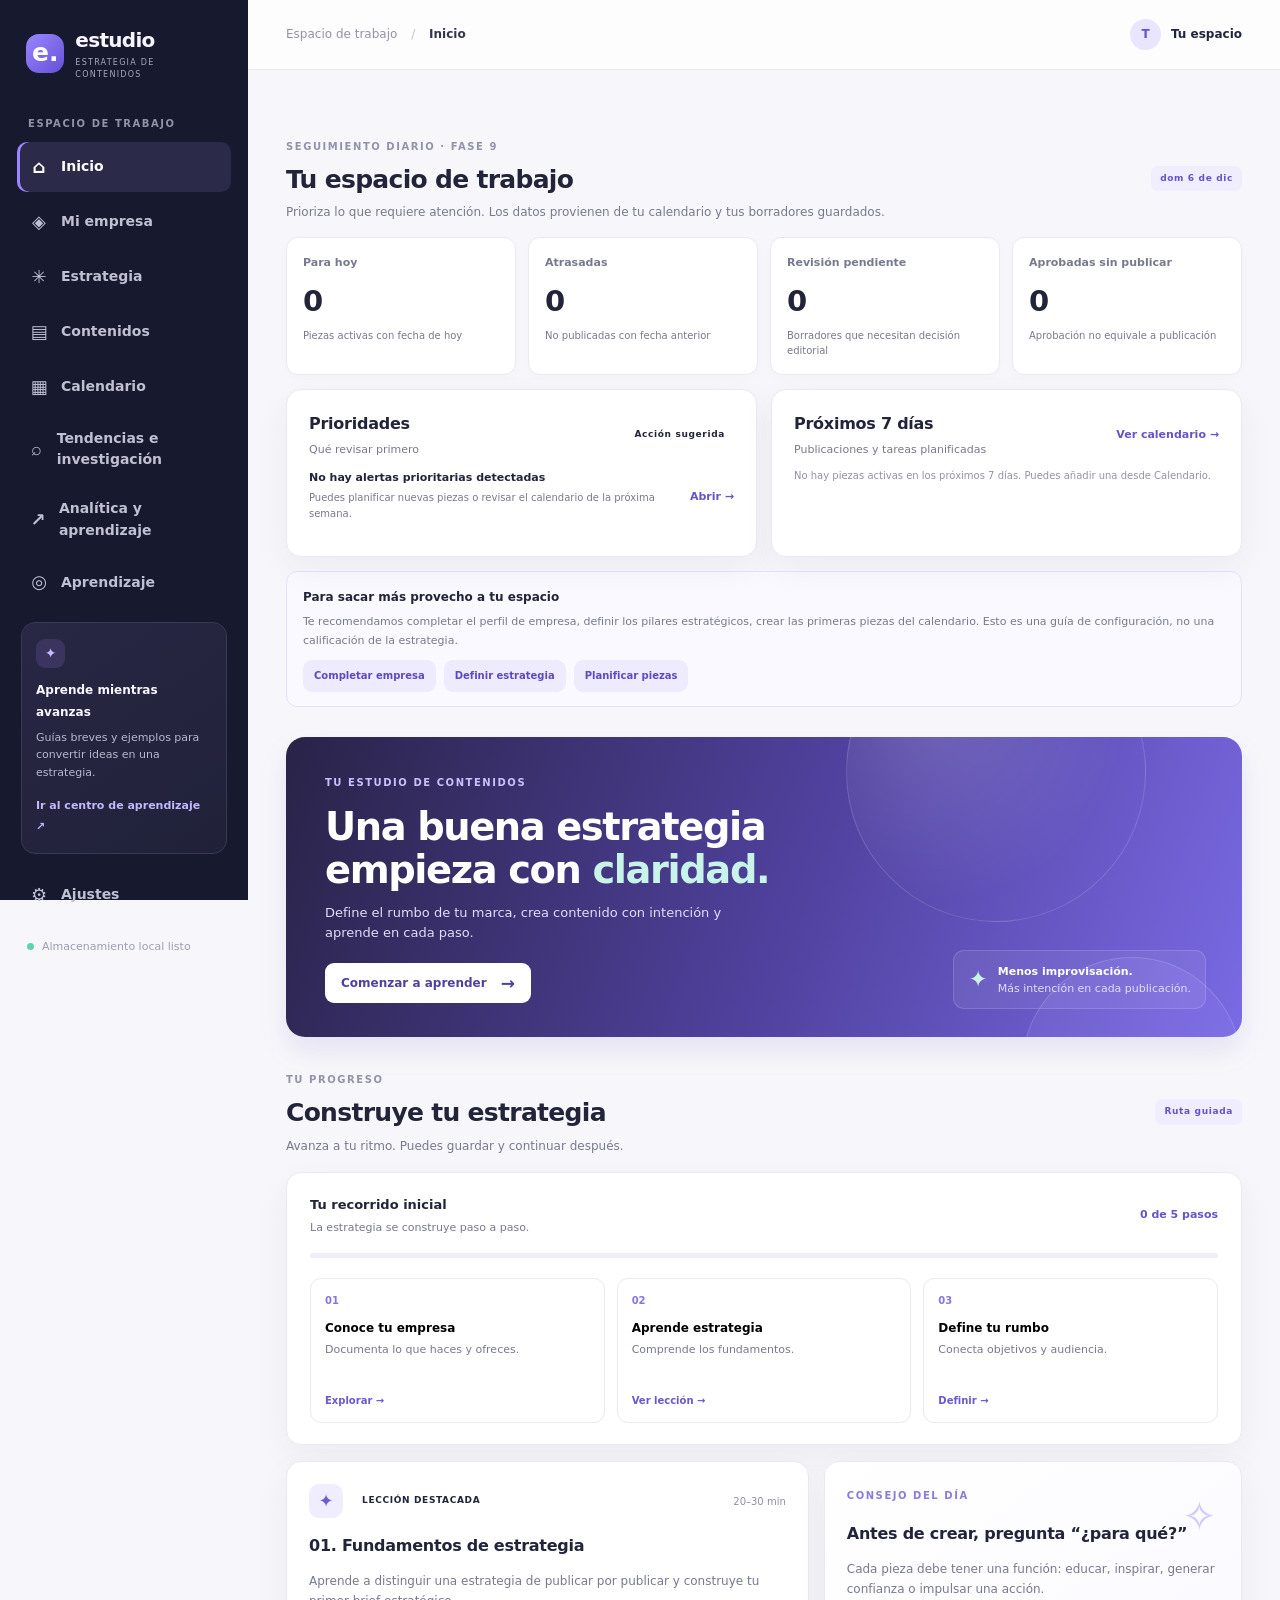
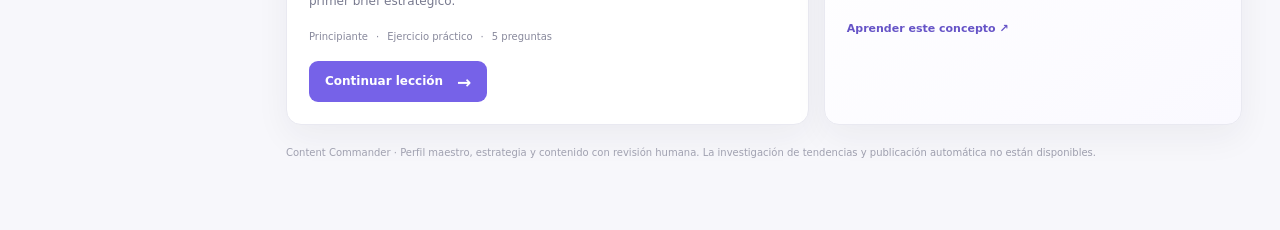
==== commit 5ac94e55: "Add files via upload" ====
--- a/index.html
+++ b/index.html
@@ -19,6 +19,8 @@
         <a class="nav-link" href="#estrategia" data-route="estrategia"><span aria-hidden="true">✳</span> Estrategia</a>
         <a class="nav-link" href="#contenidos" data-route="contenidos"><span aria-hidden="true">▤</span> Contenidos</a>
         <a class="nav-link" href="#calendario" data-route="calendario"><span aria-hidden="true">▦</span> Calendario</a>
+        <a class="nav-link" href="#investigacion" data-route="investigacion"><span aria-hidden="true">⌕</span> Tendencias e investigación</a>
+        <a class="nav-link" href="#analitica" data-route="analitica"><span aria-hidden="true">↗</span> Analítica y aprendizaje</a>
         <a class="nav-link" href="#aprendizaje" data-route="aprendizaje"><span aria-hidden="true">◎</span> Aprendizaje</a>
       </nav>
       <div class="sidebar-bottom">
@@ -34,21 +36,47 @@
         <div class="top-actions"><span class="avatar" aria-hidden="true">T</span><span class="profile-label">Tu espacio</span></div>
       </header>
       <section class="view active" id="view-inicio">
+        <section class="dashboard-section" aria-labelledby="dashboard-title"><div class="section-heading"><div><span class="eyebrow">SEGUIMIENTO DIARIO · FASE 9</span><h2 id="dashboard-title">Tu espacio de trabajo</h2><p>Prioriza lo que requiere atención. Los datos provienen de tu calendario y tus borradores guardados.</p></div><span class="tag tag-purple" id="dashboard-date">Hoy</span></div><div class="dashboard-metrics" id="dashboard-metrics"><article class="dashboard-metric"><span>Para hoy</span><strong>—</strong><small>Cargando calendario…</small></article><article class="dashboard-metric"><span>Atrasadas</span><strong>—</strong><small>Cargando calendario…</small></article><article class="dashboard-metric"><span>Revisión pendiente</span><strong>—</strong><small>Cargando borradores…</small></article><article class="dashboard-metric"><span>Aprobadas sin publicar</span><strong>—</strong><small>Solo registro manual</small></article></div><div class="dashboard-columns"><article class="panel dashboard-panel"><div class="panel-heading"><div><h3>Prioridades</h3><p>Qué revisar primero</p></div><span class="tag">Acción sugerida</span></div><div id="dashboard-priorities" class="dashboard-list"><p class="helper">Preparando prioridades…</p></div></article><article class="panel dashboard-panel"><div class="panel-heading"><div><h3>Próximos 7 días</h3><p>Publicaciones y tareas planificadas</p></div><button class="text-button" data-route="calendario">Ver calendario →</button></div><div id="dashboard-upcoming" class="dashboard-list"><p class="helper">Cargando próximas piezas…</p></div></article></div><div id="dashboard-readiness" class="dashboard-readiness" role="status" aria-live="polite"></div></section>
         <div class="welcome-banner"><div class="welcome-copy"><span class="eyebrow light">TU ESTUDIO DE CONTENIDOS</span><h1>Una buena estrategia<br>empieza con <em>claridad.</em></h1><p>Define el rumbo de tu marca, crea contenido con intención y aprende en cada paso.</p><a class="button button-light" href="#aprendizaje" data-route="aprendizaje">Comenzar a aprender <span>→</span></a></div><div class="orb orb-one"></div><div class="orb orb-two"></div><div class="banner-note"><span>✦</span><div><b>Menos improvisación.</b><br>Más intención en cada publicación.</div></div></div>
         <div class="section-heading"><div><span class="eyebrow">TU PROGRESO</span><h2>Construye tu estrategia</h2><p>Avanza a tu ritmo. Puedes guardar y continuar después.</p></div><span class="tag tag-purple">Ruta guiada</span></div>
         <div class="progress-card"><div class="progress-top"><div><b>Tu recorrido inicial</b><p>La estrategia se construye paso a paso.</p></div><strong id="progress-count">0 de 5 pasos</strong></div><div class="progress-track"><span id="progress-bar"></span></div><div class="steps-grid"><button class="step-card" data-route="empresa"><span class="step-number">01</span><span class="step-title">Conoce tu empresa</span><span class="step-desc">Documenta lo que haces y ofreces.</span><span class="step-link">Explorar →</span></button><button class="step-card" data-route="aprendizaje"><span class="step-number">02</span><span class="step-title">Aprende estrategia</span><span class="step-desc">Comprende los fundamentos.</span><span class="step-link">Ver lección →</span></button><button class="step-card" data-route="estrategia"><span class="step-number">03</span><span class="step-title">Define tu rumbo</span><span class="step-desc">Conecta objetivos y audiencia.</span><span class="step-link">Definir →</span></button></div></div>
         <div class="two-column"><article class="panel lesson-feature"><div class="panel-heading"><span class="icon-tile violet">✦</span><span class="tag">LECCIÓN DESTACADA</span><span class="spacer"></span><span class="duration">20–30 min</span></div><h3>01. Fundamentos de estrategia</h3><p>Aprende a distinguir una estrategia de publicar por publicar y construye tu primer brief estratégico.</p><div class="lesson-meta"><span>Principiante</span><span>·</span><span>Ejercicio práctico</span><span>·</span><span>5 preguntas</span></div><button class="button button-primary" data-route="aprendizaje">Continuar lección <span>→</span></button></article><article class="panel tip-panel"><span class="eyebrow">CONSEJO DEL DÍA</span><div class="tip-illustration">✧</div><h3>Antes de crear, pregunta “¿para qué?”</h3><p>Cada pieza debe tener una función: educar, inspirar, generar confianza o impulsar una acción.</p><button class="text-button" data-route="aprendizaje">Aprender este concepto ↗</button></article></div>
         <p class="prototype-note">Content Commander · Perfil maestro, estrategia y contenido con revisión humana. La investigación de tendencias y publicación automática no están disponibles.</p>
       </section>
-      <section class="view" id="view-empresa"><div class="page-intro"><span class="eyebrow">PUNTO DE PARTIDA</span><h1>Conoce tu empresa</h1><p>Una estrategia sólida parte de información real. Lo que no sepas todavía puede quedar pendiente.</p></div><div class="learning-callout"><span>✦</span><div><b>¿Por qué importa?</b><p>La IA necesita contexto para proponer contenido relevante. No debería inventar la historia, los productos ni los diferenciadores de tu empresa.</p></div></div><article class="panel form-panel"><div class="panel-heading"><span class="icon-tile violet">◈</span><div><h3>Perfil maestro de empresa</h3><p>Registra hechos confirmados y deja pendiente lo que todavía no sabes.</p></div><span class="spacer"></span><span class="tag tag-purple">FASE 4</span></div><div id="company-completeness" class="learning-callout" role="status" aria-live="polite"><span>◎</span><div><b>Perfil por completar</b><p>Guarda al menos nombre, oferta y audiencia para tener una base útil.</p></div></div><form id="company-form"><div class="form-grid"><label>Nombre de la empresa *<input name="company" id="company" placeholder="Ej. Nativa" required></label><label>Sector o categoría<input name="sector" id="sector" placeholder="Ej. Cuidado personal"></label><label class="full">¿Qué ofrece tu empresa? *<textarea name="offer" id="offer" rows="3" placeholder="Productos o servicios principales, presentaciones y alcance conocido." required></textarea></label><label class="full">Misión<textarea name="mission" id="mission" rows="2" placeholder="¿Qué hace la empresa, para quién y con qué propósito?"></textarea></label><label class="full">Visión<textarea name="vision" id="vision" rows="2" placeholder="¿Qué cambio o posición busca construir a futuro?"></textarea></label><label class="full">Valores de la empresa<textarea name="values" id="values" rows="2" placeholder="Valores que guían decisiones y comportamiento; separa con comas o líneas."></textarea></label><label class="full">Propuesta de valor<textarea name="valueProposition" id="valueProposition" rows="2" placeholder="¿Qué necesidad atiende y por qué alguien consideraría esta oferta?"></textarea></label><label class="full">Diferenciadores comprobables<textarea name="difference" id="difference" rows="3" placeholder="Escribe solo diferencias que puedas demostrar con evidencia."></textarea></label><label class="full">Audiencia prioritaria<textarea name="audience" id="audience" rows="3" placeholder="Necesidades, contexto y problemas conocidos. No supongas edad, ingresos u otros datos sin evidencia."></textarea></label><label>Tono de comunicación<select name="tone" id="tone"><option value="">Por definir</option><option>Claro y cercano</option><option>Profesional y experto</option><option>Educativo y didáctico</option><option>Cálido y empático</option><option>Enérgico e inspirador</option><option>Formal e institucional</option><option>Otro: especificar en restricciones</option></select></label><label>Personalidad de marca<input name="personality" id="personality" placeholder="Ej. honesta, práctica, accesible"></label><label class="full">Evidencia que respalda afirmaciones<textarea name="evidence" id="evidence" rows="3" placeholder="Fuentes, fichas aprobadas, estudios, certificaciones o datos disponibles. Si no hay, indica 'pendiente'."></textarea></label><label class="full">Restricciones y afirmaciones que deben evitarse<textarea name="restrictions" id="restrictions" rows="3" placeholder="Regulación, promesas no permitidas, palabras prohibidas, temas sensibles o afirmaciones que requieren revisión."></textarea></label><label class="full">Notas internas / contexto adicional<textarea name="notes" id="notes" rows="2" placeholder="Información útil para la estrategia que no encaje en los campos anteriores."></textarea></label></div><div class="form-footer"><span class="helper">Los campos sin información no se inventan: quedarán pendientes.</span><button class="button button-primary" type="submit">Guardar perfil maestro</button></div><p class="inline-feedback" id="company-feedback" role="status" aria-live="polite"></p></form></article></section>
-      <section class="view" id="view-estrategia"><div class="page-intro"><span class="eyebrow">DECISIONES CON INTENCIÓN</span><h1>Tu estrategia</h1><p>Conecta lo que necesita el negocio con el cambio que quieres generar en tu audiencia.</p></div><div class="learning-callout"><span>◎</span><div><b>Una distinción importante</b><p>El objetivo de negocio es el resultado comercial. El objetivo de comunicación describe el efecto que buscas producir mediante tus mensajes.</p></div></div><div class="two-column strategy-cards"><article class="panel"><span class="icon-tile violet">↗</span><h3>Objetivo de negocio</h3><p>¿Qué necesita conseguir la empresa?</p><ul><li>Aumentar ventas</li><li>Conseguir solicitudes</li><li>Retener clientes</li></ul></article><article class="panel"><span class="icon-tile teal">◎</span><h3>Objetivo de comunicación</h3><p>¿Qué debe conocer, sentir o hacer la audiencia?</p><ul><li>Comprender una oferta</li><li>Confiar en la marca</li><li>Considerar una compra</li></ul></article></div><article class="panel form-panel"><h3>Primeras decisiones</h3><form id="strategy-form" class="form-grid"><label>Prioridad del negocio<select id="goal" name="goal"><option value="">Selecciona una opción</option><option>Reconocimiento de marca</option><option>Comunidad y confianza</option><option>Tráfico al sitio web</option><option>Ventas o solicitudes comerciales</option><option>Fidelización</option></select></label><label>Horizonte de trabajo<select id="horizon" name="horizon"><option>1 mes</option><option selected>3 meses</option><option>6 meses</option><option>Por definir</option></select></label><label class="full">¿A quién quieres llegar?<textarea id="audience" name="audience" rows="2" placeholder="Describe a las personas que podrían necesitar tu oferta."></textarea></label><div class="form-footer full"><span class="helper">Esta información es un borrador hasta que la revises.</span><button class="button button-primary" type="submit">Guardar borrador</button></div><p class="inline-feedback full" id="strategy-feedback" role="status" aria-live="polite"></p></form></article></section>
-      <section class="view" id="view-contenidos"><div class="page-intro"><span class="eyebrow">CREACIÓN CON PROPÓSITO</span><h1>Asistente de contenido</h1><p>Genera un primer borrador a partir de la información disponible y revísalo antes de usarlo.</p></div><div class="learning-callout"><span>✦</span><div><b>Regla de calidad</b><p>La IA propone, no verifica automáticamente los hechos. No se publica nada desde esta aplicación: cada borrador requiere revisión y aprobación humana.</p></div></div><form class="panel form-panel" id="content-form"><div class="form-grid"><label>Tipo de pieza<select id="content-type"><option value="post">Publicación para redes</option><option value="carousel">Carrusel (estructura por diapositiva)</option><option value="reel">Guion breve de reel/video</option><option value="story">Historias</option><option value="poll">Encuesta</option><option value="ideas">Lluvia de ideas</option></select></label><label>Red social<select id="content-network"><option>Instagram</option><option>Facebook</option><option>TikTok</option><option>LinkedIn</option><option>YouTube</option><option>Otra / por definir</option></select></label><label>Objetivo<select id="content-goal"><option>Educar</option><option>Generar confianza</option><option>Reconocimiento de marca</option><option>Tráfico al sitio web</option><option>Ventas o solicitudes comerciales</option><option>Fidelización</option></select></label><label>Audiencia<textarea id="content-audience" rows="2" placeholder="¿A quién va dirigido? Si ya lo definiste, puedes usar ese perfil."></textarea></label><label class="full">Tema o necesidad<textarea id="content-topic" rows="3" required placeholder="¿Qué quieres comunicar? Añade los datos confirmados y las afirmaciones que deben evitarse."></textarea></label><label class="full">Instrucciones adicionales (opcional)<textarea id="content-instructions" rows="2" placeholder="Tono, extensión, CTA o restricciones concretas."></textarea></label><div class="form-footer full"><span class="helper">La IA puede equivocarse. No incluyas datos personales sensibles ni información confidencial.</span><button class="button button-primary" id="generate-content" type="submit">Generar borrador con Cohere →</button></div><p class="inline-feedback full" id="content-feedback" role="status" aria-live="polite"></p></div></form><article class="panel form-panel" id="draft-panel" hidden><div class="panel-heading"><span class="tag tag-purple">BORRADOR · REVISIÓN HUMANA PENDIENTE</span></div><h3>Resultado generado</h3><div id="draft-result" class="generated-content"></div><div class="form-footer"><span class="helper">Este contenido no está aprobado ni se publicará automáticamente.</span><button class="button button-secondary" type="button" id="copy-draft">Copiar borrador</button></div></article><article class="panel form-panel"><h3>Borradores guardados</h3><p class="helper">Los borradores guardados permanecen en este navegador. La lista no implica aprobación editorial.</p><div id="saved-drafts" class="saved-drafts"><p class="helper">Todavía no hay borradores guardados.</p></div></article></section>
-      <section class="view" id="view-calendario"><div class="page-intro"><span class="eyebrow">ORGANIZA TU TRABAJO</span><h1>Calendario editorial</h1><p>La planificación estará conectada con los objetivos y pilares que apruebes.</p></div><article class="panel empty-state"><div class="empty-art">▦</div><h2>Tu calendario empieza con una estrategia</h2><p>El calendario funcional se construirá en la Fase 8, después del motor de contenido y el flujo de aprobación.</p><button class="button button-primary" data-route="aprendizaje">Aprender primero <span>→</span></button></article></section>
+      <section class="view" id="view-empresa"><div class="page-intro"><span class="eyebrow">PUNTO DE PARTIDA</span><h1>Conoce tu empresa</h1><p>Una estrategia sólida parte de información real. Lo que no sepas todavía puede quedar pendiente.</p></div><div class="learning-callout"><span>✦</span><div><b>¿Por qué importa?</b><p>La IA necesita contexto para proponer contenido relevante. No debería inventar la historia, los productos ni los diferenciadores de tu empresa.</p></div></div><article class="panel form-panel"><div class="panel-heading"><span class="icon-tile violet">◈</span><div><h3>Perfil maestro de empresa</h3><p>Registra hechos confirmados y deja pendiente lo que todavía no sabes.</p></div><span class="spacer"></span><span class="tag tag-purple">FASE 4</span></div><div id="company-completeness" class="learning-callout" role="status" aria-live="polite"><span>◎</span><div><b>Perfil por completar</b><p>Guarda al menos nombre, oferta y audiencia para tener una base útil.</p></div></div><form id="company-form"><div class="form-grid"><label>Nombre de la empresa *<input name="company" id="company" placeholder="Ej. Nativa" required></label><label>Sector o categoría<input name="sector" id="sector" placeholder="Ej. Cuidado personal"></label><label class="full">¿Qué ofrece tu empresa? *<textarea name="offer" id="offer" rows="3" placeholder="Productos o servicios principales, presentaciones y alcance conocido." required></textarea></label><label class="full">Misión<textarea name="mission" id="mission" rows="2" placeholder="¿Qué hace la empresa, para quién y con qué propósito?"></textarea></label><label class="full">Visión<textarea name="vision" id="vision" rows="2" placeholder="¿Qué cambio o posición busca construir a futuro?"></textarea></label><label class="full">Valores de la empresa<textarea name="values" id="values" rows="2" placeholder="Valores que guían decisiones y comportamiento; separa con comas o líneas."></textarea></label><label class="full">Propuesta de valor<textarea name="valueProposition" id="valueProposition" rows="2" placeholder="¿Qué necesidad atiende y por qué alguien consideraría esta oferta?"></textarea></label><label class="full">Diferenciadores comprobables<textarea name="difference" id="difference" rows="3" placeholder="Escribe solo diferencias que puedas demostrar con evidencia."></textarea></label><label class="full">Audiencia prioritaria<textarea name="audience" id="companyAudience" rows="3" placeholder="Necesidades, contexto y problemas conocidos. No supongas edad, ingresos u otros datos sin evidencia."></textarea></label><label>Tono de comunicación<select name="tone" id="tone"><option value="">Por definir</option><option>Claro y cercano</option><option>Profesional y experto</option><option>Educativo y didáctico</option><option>Cálido y empático</option><option>Enérgico e inspirador</option><option>Formal e institucional</option><option>Otro: especificar en restricciones</option></select></label><label>Personalidad de marca<input name="personality" id="personality" placeholder="Ej. honesta, práctica, accesible"></label><label class="full">Evidencia que respalda afirmaciones<textarea name="evidence" id="evidence" rows="3" placeholder="Fuentes, fichas aprobadas, estudios, certificaciones o datos disponibles. Si no hay, indica 'pendiente'."></textarea></label><label class="full">Restricciones y afirmaciones que deben evitarse<textarea name="restrictions" id="restrictions" rows="3" placeholder="Regulación, promesas no permitidas, palabras prohibidas, temas sensibles o afirmaciones que requieren revisión."></textarea></label><label class="full">Notas internas / contexto adicional<textarea name="notes" id="notes" rows="2" placeholder="Información útil para la estrategia que no encaje en los campos anteriores."></textarea></label></div><div class="form-footer"><span class="helper">Los campos sin información no se inventan: quedarán pendientes.</span><button class="button button-primary" type="submit">Guardar perfil maestro</button></div><p class="inline-feedback" id="company-feedback" role="status" aria-live="polite"></p></form></article></section>
+      <section class="view" id="view-estrategia">
+        <div class="page-intro"><span class="eyebrow">DECISIONES CON INTENCIÓN</span><h1>Tu estrategia</h1><p>Conecta la prioridad del negocio, el cambio que buscas en la audiencia, los pilares de contenido y las redes que realmente puedes sostener.</p></div>
+        <div class="learning-callout"><span>◎</span><div><b>¿Cómo se conecta todo?</b><p><b>Hecho:</b> lo que el negocio necesita. <b>Objetivo:</b> el cambio esperado. <b>Pilar:</b> el tema recurrente que aporta valor. <b>Canal:</b> el lugar donde la audiencia puede encontrarlo. Las recomendaciones son hipótesis hasta validarlas con datos.</p></div></div>
+        <div class="two-column strategy-cards"><article class="panel"><span class="icon-tile violet">↗</span><h3>Objetivo de negocio</h3><p>El resultado para la empresa: ventas, solicitudes, retención o reconocimiento. Procura definir una métrica y una meta realista.</p></article><article class="panel"><span class="icon-tile teal">◎</span><h3>Objetivo de comunicación</h3><p>Qué necesitas que la audiencia conozca, comprenda, sienta o haga para contribuir al objetivo del negocio.</p></article></div>
+        <article class="panel form-panel"><div class="panel-heading"><div><h3>1. Objetivos y audiencia</h3><p>Elige una prioridad principal para evitar una estrategia que intente lograrlo todo a la vez.</p></div><span class="tag tag-purple">FASE 5</span></div>
+          <form id="strategy-form" class="form-grid">
+            <label>Prioridad del negocio *<select id="goal" name="goal" required><option value="">Selecciona una opción</option><option>Reconocimiento de marca</option><option>Comunidad y confianza</option><option>Tráfico al sitio web</option><option>Ventas o solicitudes comerciales</option><option>Fidelización</option></select></label>
+            <label>Horizonte de trabajo<select id="horizon" name="horizon"><option>1 mes</option><option selected>3 meses</option><option>6 meses</option><option>Por definir</option></select></label>
+            <label class="full">Objetivo de comunicación *<textarea id="communicationGoal" name="communicationGoal" rows="2" required placeholder="Ej. ayudar a comparar opciones y resolver dudas antes de solicitar información."></textarea></label>
+            <label>Indicador principal (KPI)<input id="kpi" name="kpi" placeholder="Ej. solicitudes calificadas por semana"></label><label>Meta y punto de partida (si se conocen)<input id="target" name="target" placeholder="Ej. de 20 a 30 solicitudes; validar datos reales"></label>
+            <label class="full">Audiencia prioritaria *<textarea id="audience" name="audience" rows="2" required placeholder="Necesidades, dudas, contexto y problemas conocidos; evita suposiciones sin evidencia."></textarea></label>
+            <div class="full"><div class="panel-heading"><div><h3>2. Pilares de comunicación</h3><p>Son categorías recurrentes de contenido, no formatos. Define cuánto del contenido planificado ocupará cada pilar.</p></div><button class="button button-secondary" type="button" id="add-pillar">+ Agregar pilar</button></div>
+              <div class="learning-callout"><span>i</span><div><b>Ejemplo educativo</b><p>Educación 40% · Confianza y evidencia 30% · Producto/solución 20% · Comunidad 10%. Es solo un ejemplo: ajusta la distribución a tu negocio y revisa que la suma sea exactamente 100%.</p></div></div>
+              <div id="pillars-list" class="pillars-list" aria-live="polite"></div><div class="pillar-total" id="pillar-total" role="status" aria-live="polite"><b>Distribución: 0%</b><span>Agrega pilares y distribuye el 100%.</span></div>
+            </div>
+            <div class="full"><h3>3. Selección de redes sociales</h3><p class="helper">No existe una red “mejor” para todas las empresas. Elige las que puedas atender y explica por qué encajan con tu audiencia, objetivo, formatos y recursos.</p></div>
+            <label>Red prioritaria<select id="primaryNetwork" name="primaryNetwork"><option value="">Por definir</option><option>Instagram</option><option>Facebook</option><option>TikTok</option><option>LinkedIn</option><option>YouTube</option><option>Pinterest</option><option>WhatsApp</option><option>Otra</option></select></label>
+            <label>Red secundaria (opcional)<select id="secondaryNetwork" name="secondaryNetwork"><option value="">Ninguna / por definir</option><option>Instagram</option><option>Facebook</option><option>TikTok</option><option>LinkedIn</option><option>YouTube</option><option>Pinterest</option><option>WhatsApp</option><option>Otra</option></select></label>
+            <label class="full">Justificación de la selección<textarea id="networkRationale" name="networkRationale" rows="3" placeholder="¿Dónde está tu audiencia? ¿Qué formatos encajan? ¿Qué evidencia tienes? Si es una hipótesis, indícalo."></textarea></label>
+            <label class="full">Recursos y límites disponibles<textarea id="resources" name="resources" rows="2" placeholder="Tiempo, personas, presupuesto, equipo, capacidad de grabar o responder mensajes."></textarea></label>
+            <div class="form-footer full"><span class="helper">No guardaremos una distribución incompleta: la suma de los pilares debe ser 100% y cada pilar debe tener nombre y porcentaje válido.</span><button class="button button-primary" type="submit">Validar y guardar estrategia</button></div><p class="inline-feedback full" id="strategy-feedback" role="status" aria-live="polite"></p>
+          </form>
+        </article>
+      </section>
+      <section class="view" id="view-contenidos"><div class="page-intro"><span class="eyebrow">CREACIÓN CON PROPÓSITO</span><h1>Asistente de contenido</h1><p>Genera un primer borrador a partir de la información disponible y revísalo antes de usarlo.</p></div><div class="learning-callout"><span>✦</span><div><b>Regla de calidad</b><p>La IA propone, no verifica automáticamente los hechos. No se publica nada desde esta aplicación: cada borrador requiere revisión y aprobación humana.</p></div></div><form class="panel form-panel" id="content-form"><div class="form-grid"><label>Tipo de pieza<select id="content-type"><option value="post">Publicación para redes</option><option value="carousel">Carrusel (estructura por diapositiva)</option><option value="reel">Guion breve de reel/video</option><option value="story">Historias</option><option value="poll">Encuesta</option><option value="ideas">Lluvia de ideas</option><option value="long_script">Guion largo / video educativo</option><option value="designer_brief">Brief para diseñador</option><option value="product_copy">Copy de producto o servicio</option></select></label><label>Red social<select id="content-network"><option>Instagram</option><option>Facebook</option><option>TikTok</option><option>LinkedIn</option><option>YouTube</option><option>Otra / por definir</option></select></label><label>Pilar estratégico<select id="content-pillar"><option value="">Sin pilar específico</option></select></label><label>Objetivo<select id="content-goal"><option>Educar</option><option>Generar confianza</option><option>Reconocimiento de marca</option><option>Tráfico al sitio web</option><option>Ventas o solicitudes comerciales</option><option>Fidelización</option></select></label><label>Audiencia<textarea id="content-audience" rows="2" placeholder="¿A quién va dirigido? Si ya lo definiste, puedes usar ese perfil."></textarea></label><label class="full">Tema o necesidad<textarea id="content-topic" rows="3" required placeholder="¿Qué quieres comunicar? Añade los datos confirmados y las afirmaciones que deben evitarse."></textarea></label><label class="full">Instrucciones adicionales (opcional)<textarea id="content-instructions" rows="2" placeholder="Tono, extensión, CTA o restricciones concretas."></textarea></label><div class="form-footer full"><span class="helper">La IA puede equivocarse. No incluyas datos personales sensibles ni información confidencial.</span><button class="button button-primary" id="generate-content" type="submit">Generar borrador con Cohere →</button></div><p class="helper full">Consejo: elige un pilar para mantener la pieza alineada con tu distribución estratégica. La generación produce un borrador, no una publicación aprobada.</p><p class="inline-feedback full" id="content-feedback" role="status" aria-live="polite"></p></div></form><article class="panel form-panel" id="draft-panel" hidden><div class="panel-heading"><span class="tag tag-purple">BORRADOR · REVISIÓN HUMANA PENDIENTE</span></div><h3>Resultado generado</h3><p class="helper">Revisa exactitud, adecuación a la red, derechos de uso, afirmaciones y llamada a la acción antes de aprobar o publicar fuera de la app.</p><div id="draft-result" class="generated-content"></div><section class="review-checklist" aria-labelledby="review-checklist-title"><h4 id="review-checklist-title">Lista de revisión editorial</h4><p class="helper">Marca cada punto después de comprobarlo. Esto ayuda a la revisión, pero no certifica cumplimiento legal ni exactitud.</p><div class="checklist-grid"><label><input type="checkbox" data-review-check="facts"> Los hechos y afirmaciones están respaldados.</label><label><input type="checkbox" data-review-check="tone"> El tono coincide con la marca.</label><label><input type="checkbox" data-review-check="audience"> Es adecuado para la audiencia y la red.</label><label><input type="checkbox" data-review-check="cta"> CTA y objetivo son claros y pertinentes.</label><label><input type="checkbox" data-review-check="restrictions"> Revisé restricciones, derechos y datos sensibles.</label><label><input type="checkbox" data-review-check="validation"> Resolví los puntos [POR VALIDAR] o los dejé claramente pendientes.</label></div></section><label class="review-reason-label" for="review-reason">Motivo del rechazo o ajustes solicitados</label><textarea id="review-reason" rows="3" placeholder="Describe qué debe cambiar para que la alternativa conserve el objetivo original."></textarea><div class="review-actions"><button class="button button-primary" type="button" id="approve-draft">Aprobar borrador</button><button class="button button-secondary" type="button" id="reject-draft">Rechazar borrador</button><button class="button button-secondary" type="button" id="alternative-draft">Generar alternativa</button><button class="button button-secondary" type="button" id="copy-draft">Copiar borrador</button></div><p class="inline-feedback" id="review-feedback" role="status" aria-live="polite"></p><p class="helper">Aprobar es una decisión editorial local; no publica automáticamente ni confirma cumplimiento regulatorio.</p><div id="draft-history" class="draft-history"></div></article><article class="panel form-panel"><h3>Borradores guardados</h3><p class="helper">Los borradores guardados permanecen en este navegador. La lista no implica aprobación editorial.</p><div id="saved-drafts" class="saved-drafts"><p class="helper">Todavía no hay borradores guardados.</p></div></article></section>
+      <section class="view" id="view-calendario"><div class="page-intro"><span class="eyebrow">ORGANIZA TU TRABAJO</span><h1>Calendario editorial</h1><p>Convierte tu estrategia en un plan realista. Programar no significa publicar automáticamente.</p></div><div class="learning-callout"><span>✦</span><div><b>Cómo usarlo</b><p>Registra una pieza, asígnale fecha, red, pilar y responsable. Solo marca “Publicado” cuando una persona confirme que ya se publicó fuera de esta app. Un borrador aprobado no se considera publicado.</p></div></div><article class="panel form-panel"><div class="panel-heading"><span class="icon-tile violet">▦</span><div><h3>Nueva publicación planificada</h3><p>También puedes crear una tarea editorial sin tener un borrador todavía.</p></div></div><form id="calendar-form" class="form-grid"><label class="full">Título de la pieza *<input id="cal-title" required maxlength="160" placeholder="Ej. Carrusel: cómo elegir el producto adecuado"></label><label>Fecha *<input id="cal-date" type="date" required></label><label>Hora (opcional)<input id="cal-time" type="time"></label><label>Red social *<select id="cal-network" required><option value="">Selecciona una red</option><option>Instagram</option><option>Facebook</option><option>TikTok</option><option>LinkedIn</option><option>YouTube</option><option>Otra / por definir</option></select></label><label>Formato *<select id="cal-format" required><option value="">Selecciona un formato</option><option value="post">Publicación para redes</option><option value="carousel">Carrusel</option><option value="reel">Reel / video breve</option><option value="story">Historias</option><option value="poll">Encuesta</option><option value="ideas">Lluvia de ideas</option><option value="long_script">Guion largo</option><option value="designer_brief">Brief para diseñador</option><option value="product_copy">Copy de producto/servicio</option></select></label><label>Pilar estratégico<select id="cal-pillar"><option value="">Sin pilar / por definir</option></select></label><label>Objetivo<select id="cal-goal"><option>Educar</option><option>Generar confianza</option><option>Reconocimiento de marca</option><option>Tráfico al sitio web</option><option>Ventas o solicitudes comerciales</option><option>Fidelización</option><option>Por definir</option></select></label><label>Responsable (opcional)<input id="cal-owner" maxlength="100" placeholder="Persona encargada"></label><label>Vincular borrador aprobado (opcional)<select id="cal-draft"><option value="">Sin borrador vinculado</option></select></label><label class="full">Notas / CTA / pendientes de producción<textarea id="cal-notes" rows="2" placeholder="Recursos, revisión necesaria, enlaces o datos que faltan."></textarea></label><div class="form-footer full"><span class="helper">El plan se guarda localmente en este navegador y se incluye en respaldos JSON.</span><button class="button button-primary" type="submit">Añadir al calendario</button></div><p id="calendar-feedback" class="inline-feedback full" role="status" aria-live="polite"></p></form></article><article class="panel form-panel"><div class="calendar-toolbar"><div><h3>Plan editorial</h3><p class="helper">Filtra por mes o estado. Puedes cambiar el estado de cada pieza.</p></div><label>Mes<input type="month" id="calendar-month"></label><label>Estado<select id="calendar-status-filter"><option value="all">Todos</option><option value="planned">Planificado</option><option value="pending-human-review">Pendiente de revisión</option><option value="approved">Aprobado</option><option value="published">Publicado manualmente</option><option value="cancelled">Cancelado</option></select></label></div><div id="calendar-summary" class="calendar-summary" aria-live="polite"></div><div id="pillar-distribution" class="pillar-distribution"></div><div id="calendar-items" class="calendar-items"><p class="helper">Todavía no hay publicaciones planificadas.</p></div></article></section>
+      <section class="view" id="view-investigacion"><div class="page-intro"><span class="eyebrow">FASE 10 · INVESTIGACIÓN CON CRITERIO</span><h1>Tendencias e investigación</h1><p>Investiga temas, registra evidencia y convierte hallazgos en ideas alineadas con tu estrategia. La IA ayuda a analizar; no sustituye la comprobación de fuentes.</p></div><div class="learning-callout"><span>✦</span><div><b>Cómo funciona esta fase</b><p>Esta versión no rastrea automáticamente la web. Abre búsquedas externas, registra las fuentes y sus hallazgos aquí; después Cohere puede ayudarte a sintetizar únicamente la información que le proporciones. Una idea sugerida no equivale a una tendencia verificada.</p></div></div><article class="panel form-panel"><div class="panel-heading"><div><h3>1. Define la investigación</h3><p>Empieza con una pregunta concreta, no solo con “dame tendencias”.</p></div><span class="tag tag-purple">INVESTIGACIÓN</span></div><form id="research-form" class="form-grid"><label class="full">Tema o pregunta de investigación *<input id="research-topic" required maxlength="220" placeholder="Ej. ¿Qué dudas tiene la audiencia antes de elegir esta categoría?"></label><label>Audiencia prioritaria<input id="research-audience" maxlength="180" placeholder="A quién queremos entender"></label><label>Objetivo<select id="research-goal"><option>Educar</option><option>Generar confianza</option><option>Reconocimiento de marca</option><option>Tráfico al sitio web</option><option>Ventas o solicitudes comerciales</option><option>Fidelización</option></select></label><label>Pilar estratégico<select id="research-pillar"><option value="">Sin pilar específico</option></select></label><div class="form-footer full"><button class="button button-primary" type="submit">Preparar búsqueda externa ↗</button><span class="helper">Se abrirá una búsqueda web en otra pestaña. Evalúa actualidad, autoridad y contexto de cada fuente.</span></div></form><div id="research-search-links" class="research-search-links" hidden></div></article><article class="panel form-panel"><div class="panel-heading"><div><h3>2. Registra fuentes y hallazgos</h3><p>Anota qué encontraste y qué afirma realmente la fuente.</p></div></div><form id="research-source-form" class="form-grid"><label>Nombre o título de la fuente *<input id="research-source-title" required maxlength="180" placeholder="Título del artículo, estudio o informe"></label><label>Fecha de publicación/consulta<input id="research-source-date" type="date"></label><label class="full">URL de la fuente *<input id="research-source-url" type="url" required placeholder="https://..."></label><label class="full">Hallazgo o extracto resumido *<textarea id="research-source-notes" rows="3" required maxlength="5000" placeholder="Resume con tus palabras qué dice la fuente, qué dato aporta y qué limitaciones observas."></textarea></label><div class="form-footer full"><button class="button button-secondary" type="submit">Guardar fuente</button></div><p id="research-feedback" class="inline-feedback full" role="status" aria-live="polite"></p></form><div id="research-sources" class="research-sources"><p class="helper">Aún no hay fuentes registradas para esta investigación.</p></div></article><article class="panel form-panel"><div class="panel-heading"><div><h3>3. Sintetiza evidencia con Cohere</h3><p>La síntesis usa tus notas; no abre ni verifica por sí misma los enlaces.</p></div></div><div class="research-analysis-controls"><button class="button button-primary" id="analyze-research" type="button">Analizar evidencia con Cohere</button><button class="button button-secondary" id="save-research-report" type="button">Guardar investigación / síntesis</button></div><p id="research-analysis-feedback" class="inline-feedback" role="status" aria-live="polite"></p><div id="research-analysis-result" class="research-analysis-result" aria-live="polite"><p class="helper">La síntesis distinguirá hallazgos documentados, interpretaciones, hipótesis y datos que faltan.</p></div></article><article class="panel form-panel"><div class="panel-heading"><div><h3>Investigaciones guardadas</h3><p>Registro local para reutilizar hallazgos con trazabilidad.</p></div></div><div id="research-library" class="research-library"><p class="helper">Todavía no hay investigaciones guardadas.</p></div></article></section>
+      <section class="view" id="view-analitica"><div class="page-intro"><span class="eyebrow">FASE 11 · MEDIR Y APRENDER</span><h1>Analítica y aprendizaje editorial</h1><p>Registra resultados observados, compara publicaciones con contexto y documenta qué conviene probar después. No se importan métricas automáticamente desde redes sociales.</p></div><div class="learning-callout"><span>✦</span><div><b>Regla de interpretación</b><p>Un dato observado no demuestra por sí solo causalidad. Los campos vacíos significan “no disponible”, no cero. Las comparaciones son descriptivas y solo usan los datos que registres.</p></div></div><article class="panel form-panel"><div class="panel-heading"><div><h3>1. Registrar resultados de una publicación</h3><p>Registra solo cifras que puedas consultar en la plataforma o fuente correspondiente.</p></div></div><form id="analytics-form" class="form-grid"><label class="full">Publicación / título *<input id="an-title" required maxlength="180" placeholder="Ej. Carrusel: guía de compra"></label><label>Fecha de publicación<input id="an-date" type="date"></label><label>Red social<select id="an-network"><option>Instagram</option><option>Facebook</option><option>TikTok</option><option>LinkedIn</option><option>YouTube</option><option>Otra / por definir</option></select></label><label>Formato<select id="an-format"><option>Post</option><option>Carrusel</option><option>Reel / video</option><option>Historias</option><option>Encuesta</option><option>Video largo</option><option>Otro / por definir</option></select></label><label>Objetivo<select id="an-goal"><option>Educar</option><option>Generar confianza</option><option>Reconocimiento de marca</option><option>Tráfico al sitio web</option><option>Ventas o solicitudes comerciales</option><option>Fidelización</option></select></label><label>Pilar estratégico<input id="an-pillar" maxlength="100" placeholder="Pilar o sin asignar"></label><label>Alcance<input id="an-reach" type="number" min="0" step="1" placeholder="No disponible"></label><label>Impresiones<input id="an-impressions" type="number" min="0" step="1" placeholder="No disponible"></label><label>Interacciones<input id="an-engagements" type="number" min="0" step="1" placeholder="No disponible"></label><label>Clics<input id="an-clicks" type="number" min="0" step="1" placeholder="No disponible"></label><label>Conversiones (si se miden)<input id="an-conversions" type="number" min="0" step="1" placeholder="No disponible"></label><label class="full">Fuente / notas de medición<textarea id="an-notes" rows="2" maxlength="2000" placeholder="Dónde consultaste las métricas, periodo de medición, contexto o limitaciones"></textarea></label><div class="form-footer full"><button class="button button-primary" type="submit">Guardar resultados</button></div><p id="analytics-feedback" class="inline-feedback full" role="status" aria-live="polite"></p></form></article><article class="panel form-panel"><div class="panel-heading"><div><h3>2. Resumen descriptivo</h3><p>Los promedios se calculan por separado para cada métrica disponible. No son benchmarks universales.</p></div><label>Filtrar red<select id="analytics-filter"><option value="all">Todas las redes</option><option>Instagram</option><option>Facebook</option><option>TikTok</option><option>LinkedIn</option><option>YouTube</option><option>Otra / por definir</option></select></label></div><div id="analytics-summary" class="analytics-summary" aria-live="polite"></div><div id="analytics-insights" class="analytics-insights"></div><div id="analytics-records" class="analytics-records"><p class="helper">Todavía no hay resultados registrados.</p></div></article><article class="panel form-panel"><div class="panel-heading"><div><h3>3. Aprendizajes y próximos experimentos</h3><p>Registra observaciones, hipótesis por comprobar y decisiones editoriales.</p></div></div><form id="learning-note-form" class="form-grid"><label>Publicación relacionada (opcional)<select id="learning-note-record"><option value="">Sin publicación vinculada</option></select></label><label>Tipo<select id="learning-note-type"><option value="observation">Observación</option><option value="hypothesis">Hipótesis por validar</option><option value="experiment">Próximo experimento</option><option value="decision">Decisión editorial</option></select></label><label class="full">Aprendizaje o hipótesis *<textarea id="learning-note-text" rows="3" required maxlength="2500" placeholder="Ej. El carrusel tuvo más interacciones que otras piezas del mismo objetivo; comparar con más publicaciones antes de cambiar la estrategia."></textarea></label><label class="full">Siguiente paso / cómo validarlo<textarea id="learning-note-next" rows="2" maxlength="1200" placeholder="Qué dato o prueba ayudaría a confirmarlo"></textarea></label><div class="form-footer full"><button class="button button-primary" type="submit">Guardar aprendizaje</button></div><p id="learning-note-feedback" class="inline-feedback full" role="status" aria-live="polite"></p></form><div id="analytics-learning-notes" class="analytics-records"></div></article></section>
       <section class="view" id="view-aprendizaje"><div class="page-intro"><span class="eyebrow">CENTRO DE APRENDIZAJE</span><h1>Aprende mientras construyes</h1><p>Lecciones prácticas, ejemplos y ejercicios que te ayudan a tomar mejores decisiones.</p></div><div class="lesson-layout"><aside class="panel lesson-list"><span class="eyebrow">RUTA DE APRENDIZAJE</span><button class="lesson-choice selected" data-lesson="0"><span>01</span><div><b>Fundamentos de estrategia</b><small>20–30 min · Principiante</small></div></button><button class="lesson-choice" data-lesson="1"><span>02</span><div><b>Pilares de comunicación</b><small>Próximamente</small></div></button><button class="lesson-choice" data-lesson="2"><span>03</span><div><b>Redes sociales y formatos</b><small>Próximamente</small></div></button><button class="lesson-choice" data-lesson="3"><span>04</span><div><b>Creación de contenidos</b><small>Próximamente</small></div></button><button class="lesson-choice" data-lesson="4"><span>05</span><div><b>Calendario editorial</b><small>Próximamente</small></div></button><button class="lesson-choice" data-lesson="5"><span>06</span><div><b>Medición y mejora</b><small>Próximamente</small></div></button></aside><article class="panel lesson-content" id="lesson-content"><div class="lesson-topline"><span class="tag tag-purple">LECCIÓN 01</span><span class="duration">20–30 minutos</span></div><h2>Fundamentos de estrategia de contenidos</h2><p class="lead">Aprende a crear contenido con una intención clara, conectando lo que la empresa necesita con lo que la audiencia necesita saber.</p><div class="learning-objectives"><h3>Al terminar podrás…</h3><ul><li>Distinguir una estrategia de un calendario de publicaciones.</li><li>Diferenciar objetivos de negocio y comunicación.</li><li>Conectar audiencia, necesidad, propuesta de valor y contenido.</li><li>Separar hechos confirmados de hipótesis pendientes.</li></ul></div><h3>1. ¿Qué es una estrategia de contenidos?</h3><p>Es un plan que define qué comunicar, a quién, para qué, por qué medios y cómo evaluar los resultados. Publicar todos los días no garantiza tener una estrategia: cada pieza necesita una función dentro de un objetivo más amplio.</p><div class="concept-grid"><div><span class="concept-number">01</span><b>Negocio</b><p>El resultado que necesita la empresa.</p></div><div><span class="concept-number">02</span><b>Comunicación</b><p>El efecto que buscamos en la audiencia.</p></div><div><span class="concept-number">03</span><b>Contenido</b><p>La pieza y el mensaje que publicamos.</p></div><div><span class="concept-number">04</span><b>Indicador</b><p>El dato que ayuda a evaluar resultados.</p></div></div><div class="example-box"><span class="eyebrow">EJEMPLO APLICADO · EMPRESA FICTICIA</span><h3>Nativa, cuidado personal</h3><p><b>Objetivo de negocio:</b> incrementar las ventas online; la meta y el plazo aún deben definirse con datos reales.</p><p><b>Objetivo de comunicación:</b> ayudar a los compradores a comprender las características de los productos y elegir una opción adecuada.</p><p><b>Idea de contenido:</b> un carrusel que explique aspectos que conviene revisar antes de elegir un producto. Su función es educar; no se debe prometer un aumento de ventas sin medirlo.</p></div><h3>2. Errores frecuentes</h3><div class="mistake-list"><div><b>Publicar sin un objetivo</b><p>Mejor: define qué debe conseguir la pieza y cómo evaluarás el resultado.</p></div><div><b>Hablarle a todo el mundo</b><p>Mejor: identifica grupos con necesidades concretas.</p></div><div><b>Confundir interacciones con ventas</b><p>Mejor: utiliza indicadores adecuados al objetivo y reconoce límites de atribución.</p></div><div><b>Inventar atributos</b><p>Mejor: confirma los datos y marca lo que falta validar.</p></div><div><b>Copiar tendencias sin contexto</b><p>Mejor: evalúa su pertinencia, audiencia, riesgo y recursos.</p></div></div><h3>3. Ejercicio práctico · Tu primer brief</h3><p class="helper">Responde lo que sepas. La información desconocida debe quedar pendiente; no hace falta inventar respuestas para continuar.</p><form id="brief-form" class="form-grid"><label class="full">Empresa y qué hace<textarea id="brief-company" rows="2" placeholder="Nombre y descripción breve"></textarea></label><label class="full">Productos o servicios<textarea id="brief-offer" rows="2" placeholder="Oferta principal"></textarea></label><label class="full">Audiencia potencial<textarea id="brief-audience" rows="2" placeholder="¿A quién quieres llegar?"></textarea></label><label class="full">Necesidad que resuelve<textarea id="brief-problem" rows="2" placeholder="¿Qué necesidad atiende?"></textarea></label><label>Objetivo prioritario<select id="brief-goal"><option>Ventas o solicitudes comerciales</option><option>Reconocimiento de marca</option><option>Comunidad y confianza</option><option>Tráfico web</option><option>Fidelización</option><option>Por definir</option></select></label><label>Plazo<select id="brief-horizon"><option>1 mes</option><option selected>3 meses</option><option>6 meses</option><option>Por definir</option></select></label><label class="full">Evidencia disponible<textarea id="brief-evidence" rows="2" placeholder="Datos de ventas, preguntas frecuentes, entrevistas o 'aún no disponible'"></textarea></label><div class="full form-footer"><span class="helper">Se guardará localmente en este navegador cuando el almacenamiento esté disponible.</span><button class="button button-primary" type="submit">Evaluar mi brief</button></div><p class="inline-feedback full" id="brief-feedback" role="status" aria-live="polite"></p></form><h3>4. Comprobación del aprendizaje</h3><p>Elige una respuesta por pregunta y comprueba tus conocimientos. Se necesita un mínimo de 4 respuestas correctas de 5 para superar el cuestionario.</p><form id="quiz-form" class="quiz"><fieldset><legend>1. Una empresa publica todos los días, pero no sabe qué quiere conseguir. ¿Qué le falta?</legend><label><input type="radio" name="q1" value="0"> Más hashtags</label><label><input type="radio" name="q1" value="1"> Una estrategia con objetivos definidos</label><label><input type="radio" name="q1" value="2"> Publicar más</label><p class="quiz-feedback"></p></fieldset><fieldset><legend>2. ¿Cuál es un objetivo de comunicación?</legend><label><input type="radio" name="q2" value="0"> Aumentar el conocimiento de los beneficios</label><label><input type="radio" name="q2" value="1"> Reducir costos de producción</label><label><input type="radio" name="q2" value="2"> Aumentar ingresos anuales</label><p class="quiz-feedback"></p></fieldset><fieldset><legend>3. La IA desconoce la composición de un producto. ¿Qué debe hacer?</legend><label><input type="radio" name="q3" value="0"> Inferirla por el nombre</label><label><input type="radio" name="q3" value="1"> Inventar una probable</label><label><input type="radio" name="q3" value="2"> Solicitar información y marcarla pendiente</label><p class="quiz-feedback"></p></fieldset><fieldset><legend>4. ¿Cómo elegir una red social?</legend><label><input type="radio" name="q4" value="0"> Por popularidad</label><label><input type="radio" name="q4" value="1"> Por audiencia, objetivo, formatos y recursos</label><label><input type="radio" name="q4" value="2"> Porque la usa la competencia</label><p class="quiz-feedback"></p></fieldset><fieldset><legend>5. Un post recibe muchos comentarios. ¿Demuestra que aumentaron las ventas?</legend><label><input type="radio" name="q5" value="0"> Sí, siempre</label><label><input type="radio" name="q5" value="1"> No necesariamente; hay que medir el resultado comercial</label><label><input type="radio" name="q5" value="2"> Sí, si es comercial</label><p class="quiz-feedback"></p></fieldset><button class="button button-primary" type="submit">Comprobar respuestas</button><div id="quiz-result" class="quiz-result" role="status" aria-live="polite"></div></form><div class="completion-rule"><b>¿Cuándo se completa esta lección?</b><p>Cuando el brief inicial está guardado y se obtienen al menos 4 respuestas correctas de 5. Lo desconocido debe quedar identificado como pendiente.</p><button class="button button-secondary" id="mark-lesson">Marcar lección como revisada</button><span id="lesson-status" class="helper" role="status"></span></div></article></div></section>
       <section class="view" id="view-ajustes"><div class="page-intro"><span class="eyebrow">PREFERENCIAS</span><h1>Ajustes e integraciones</h1><p>Configura Cohere para generar borradores. La conexión requiere internet.</p></div><article class="panel form-panel"><span class="tag tag-purple">FASE 3 · COHERE</span><h3>Conexión con Cohere</h3><p>Introduce tu API key de Cohere y selecciona el modelo. La clave se guarda solo en el almacenamiento local de este navegador y se excluye de los respaldos.</p><form id="cohere-settings-form" class="form-grid"><label class="full">API key de Cohere<input id="cohere-api-key" type="password" autocomplete="new-password" placeholder="Pega tu API key" spellcheck="false"></label><label>Modelo<select id="cohere-model"><option value="command-a-plus-05-2026">Command A Plus (recomendado)</option><option value="command-a-reasoning-08-2025">Command A Reasoning</option><option value="command-a-03-2025">Command A</option><option value="command-r7b-12-2024">Command R7B</option></select></label><div class="helper">El modelo debe estar habilitado para tu cuenta y clave.</div><div class="form-footer full"><button class="button button-primary" type="submit">Guardar configuración</button><button class="button button-secondary" id="test-cohere" type="button">Probar conexión</button><button class="button button-secondary" id="clear-cohere" type="button">Eliminar clave guardada</button></div><p id="cohere-feedback" class="inline-feedback full" role="status" aria-live="polite">Sin comprobar.</p></form></article><article class="panel"><h3>Privacidad y límites de la conexión</h3><ul><li>La API key queda accesible para JavaScript ejecutado en este navegador. No es un secreto seguro en una aplicación estática.</li><li>No subas la clave a GitHub ni compartas capturas que la muestren. Usa una clave con permisos y límites adecuados.</li><li>La clave no se incluye en los respaldos JSON.</li><li>La integración envía el prompt y el contexto que escribas directamente a la API de Cohere.</li><li>Si el navegador bloquea la petición por CORS, red o política del proveedor, la prueba indicará el error; no se simulará una conexión exitosa.</li><li>Esta integración no ofrece búsqueda web ni verificación automática de tendencias.</li></ul></article><div class="page-intro" style="margin-top:30px"><h2>Datos y respaldos</h2><p>Tus datos se guardan en este navegador. Crea respaldos periódicos para recuperarlos.</p></div><article class="panel form-panel"><span class="tag tag-purple">FASE 2 · DATOS LOCALES</span><h3>Almacenamiento</h3><p>La aplicación usa IndexedDB. Si tenías datos de la Fase 1, intentará migrarlos automáticamente y conservará la copia anterior como precaución.</p><p class="inline-feedback" id="storage-notice" role="status" aria-live="polite">Comprobando almacenamiento…</p><div class="form-footer"><button class="button button-primary" id="export-backup" type="button">Exportar respaldo JSON</button></div><div class="divider"></div><h3>Restaurar o combinar un respaldo</h3><p>Selecciona un archivo JSON creado por Content Commander. Primero se validará y mostrará una vista previa. La importación no restaura claves API.</p><label>Archivo de respaldo<input id="backup-file" type="file" accept=".json,application/json"></label><div class="form-grid"><label>Modo de importación<select id="import-mode"><option value="replace">Reemplazar los datos actuales</option><option value="merge">Combinar secciones (el archivo prevalece)</option></select></label><div class="form-footer"><button class="button button-secondary" id="validate-backup" type="button">Validar y ver vista previa</button><button class="button button-primary" id="import-backup" type="button" disabled>Importar respaldo</button></div></div><div class="backup-preview" id="backup-preview" role="status" aria-live="polite"></div><p class="inline-feedback" id="backup-feedback" role="status" aria-live="polite"></p></article><article class="panel"><h3>Privacidad y límites</h3><ul><li>Los datos permanecen en el almacenamiento del navegador y origen actual.</li><li>Si borras los datos del sitio, cambias de navegador o dispositivo, puedes perderlos si no tienes un respaldo.</li><li>El archivo de respaldo no incluye claves API.</li><li>La clave API de Cohere se guarda por separado y no se incluye en el respaldo.</li></ul></article></section>
     </main>
   </div>
   <div class="toast" id="toast" role="status" aria-live="polite"></div>
-  <script src="src/storage.js"></script><script src="src/navigation.js"></script><script src="src/learning.js"></script><script src="src/forms.js"></script><script src="src/backup.js"></script><script src="src/cohere.js"></script><script src="src/app.js"></script>
+  <script src="src/storage.js"></script><script src="src/navigation.js"></script><script src="src/learning.js"></script><script src="src/forms.js"></script><script src="src/backup.js"></script><script src="src/cohere.js"></script><script src="src/calendar.js"></script><script src="src/dashboard.js"></script><script src="src/research.js"></script><script src="src/analytics.js"></script><script src="src/app.js"></script>
 </body>
 </html>
--- a/styles.css
+++ b/styles.css
@@ -21,3 +21,15 @@
 .saved-draft p { margin: 0; color: var(--muted); font-size: 11px; line-height: 1.6; }
 .saved-draft .button { justify-self: start; }
 [hidden] { display: none !important; }
+/* Fase 7: revisión editorial y versionado de borradores */
+.review-checklist{border:1px solid var(--line);border-radius:12px;padding:16px;margin:16px 0;background:#fcfbff}.review-checklist h4,.draft-history h4{font-size:13px;margin:0 0 7px}.checklist-grid{display:grid;grid-template-columns:repeat(2,minmax(0,1fr));gap:10px;margin-top:12px}.checklist-grid label{display:flex;align-items:flex-start;gap:8px;font-size:11px;line-height:1.6;color:var(--ink)}.checklist-grid input{margin-top:3px;accent-color:#7561e2}.review-reason-label{display:block;font-size:11px;font-weight:750;margin:15px 0 7px}.review-reason-label+textarea{width:100%;border:1px solid #e4e4ed;border-radius:8px;padding:11px;font:inherit;font-size:12px;resize:vertical}.review-actions{display:flex;flex-wrap:wrap;gap:9px;margin:13px 0}.draft-history{border-top:1px solid var(--line);margin-top:15px;padding-top:14px}.draft-history details{border:1px solid var(--line);border-radius:8px;padding:10px;margin-top:8px}.draft-history summary{cursor:pointer;font-size:11px;font-weight:700}.draft-history details p{white-space:pre-wrap;overflow-wrap:anywhere;font-size:11px;line-height:1.7;color:var(--muted)}#review-feedback[data-state="error"]{color:#b42318}#review-feedback[data-state="success"]{color:#167647}@media(max-width:760px){.checklist-grid{grid-template-columns:1fr}.review-actions .button{width:100%}}
+/* Fase 8: calendario editorial */
+.calendar-toolbar{display:flex;align-items:flex-end;justify-content:space-between;gap:14px;flex-wrap:wrap;margin-bottom:17px}.calendar-toolbar h3{margin:0 0 3px}.calendar-toolbar label{display:grid;gap:5px;font-size:11px;font-weight:750;color:var(--muted)}.calendar-toolbar input,.calendar-toolbar select{border:1px solid var(--line);background:#fff;border-radius:8px;padding:9px 10px;color:var(--ink);min-width:145px}.calendar-summary{background:#f2efff;color:#5548a0;border-radius:9px;padding:12px 14px;font-size:12px;font-weight:750;margin:10px 0 14px}.pillar-distribution{border:1px solid var(--line);border-radius:10px;padding:14px;margin-bottom:15px}.pillar-distribution h4{font-size:12px;margin:0 0 12px}.pillar-row+.pillar-row{margin-top:12px}.pillar-label{display:flex;justify-content:space-between;gap:10px;font-size:10px;margin-bottom:5px}.pillar-label span{color:var(--muted);text-align:right}.pillar-track{height:7px;border-radius:99px;background:#eeedf5;overflow:hidden}.pillar-track span{display:block;height:100%;border-radius:99px;background:var(--violet)}.calendar-items{display:grid;gap:11px}.calendar-item{border:1px solid var(--line);border-radius:11px;padding:15px;min-width:0}.calendar-item-top{display:flex;justify-content:space-between;gap:12px;align-items:flex-start}.calendar-item h4{margin:0;font-size:13px;overflow-wrap:anywhere}.calendar-date{flex-shrink:0;background:#f5f3ff;color:#6655c8;border-radius:7px;padding:5px 8px;font-size:10px;font-weight:750}.calendar-meta,.calendar-notes{font-size:11px;color:var(--muted);line-height:1.7;overflow-wrap:anywhere}.calendar-notes{white-space:pre-wrap}.calendar-item-actions{display:flex;align-items:center;justify-content:space-between;gap:10px;margin-top:10px;padding-top:10px;border-top:1px solid var(--line)}.calendar-status-label{display:flex;align-items:center;gap:8px;font-size:10px;color:var(--muted);font-weight:750}.calendar-status{border:1px solid var(--line);border-radius:7px;background:#fff;padding:8px;color:var(--ink);max-width:100%}.calendar-remove{padding:8px 12px;font-size:10px}#calendar-feedback[data-state="error"]{color:#b42318}#calendar-feedback[data-state="success"]{color:#167647}@media(max-width:760px){.calendar-item-top{display:block}.calendar-date{display:inline-block;margin-top:8px}.calendar-toolbar{align-items:stretch}.calendar-toolbar>label{width:100%}.calendar-toolbar input,.calendar-toolbar select{width:100%}.pillar-label{align-items:flex-start;flex-direction:column;gap:2px}.pillar-label span{text-align:left}.calendar-item-actions{align-items:stretch;flex-direction:column}.calendar-status-label{align-items:flex-start;flex-direction:column}.calendar-status{width:100%}.calendar-remove{width:100%}}
+
+/* Fase 9: dashboard y seguimiento diario */
+.dashboard-section{margin-bottom:30px}.dashboard-section>.section-heading{margin-bottom:15px}.dashboard-metrics{display:grid;grid-template-columns:repeat(4,minmax(0,1fr));gap:12px;margin-bottom:14px}.dashboard-metric{background:#fff;border:1px solid var(--line);border-radius:12px;padding:16px;min-width:0;box-shadow:0 3px 12px #27204405}.dashboard-metric[role="link"]{cursor:pointer;transition:border-color .15s,transform .15s}.dashboard-metric[role="link"]:hover{border-color:#b6a9f2;transform:translateY(-1px)}.dashboard-metric>span{display:block;font-size:11px;color:var(--muted);font-weight:700}.dashboard-metric strong{display:block;font-size:29px;letter-spacing:-.04em;margin:8px 0 4px;color:var(--ink)}.dashboard-metric small{display:block;font-size:10px;line-height:1.5;color:var(--muted)}.dashboard-columns{display:grid;grid-template-columns:1fr 1fr;gap:14px}.dashboard-panel{min-width:0}.dashboard-panel .panel-heading{display:flex;align-items:center;gap:10px;justify-content:space-between}.dashboard-panel .panel-heading h3{margin:0}.dashboard-panel .panel-heading p{font-size:11px;color:var(--muted);margin:4px 0 0}.dashboard-list{display:grid;gap:0}.dashboard-list-item{display:flex;align-items:center;justify-content:space-between;gap:12px;padding:12px 0;border-bottom:1px solid var(--line);min-width:0}.dashboard-list-item:last-child{border-bottom:0}.dashboard-list-item>div{min-width:0}.dashboard-list-item b{font-size:11px;line-height:1.5;display:block;overflow-wrap:anywhere}.dashboard-list-item p{font-size:10px;color:var(--muted);line-height:1.6;margin:4px 0 0;overflow-wrap:anywhere}.dashboard-list-item .text-button{flex-shrink:0;white-space:nowrap}.upcoming-date{background:#f2efff;color:#5c4bb0;border-radius:7px;padding:6px 8px;font-size:9px;font-weight:800;white-space:nowrap;min-width:54px;text-align:center}.dashboard-readiness{border:1px solid #e7e1ff;background:#faf9ff;border-radius:11px;padding:14px 16px;margin-top:14px}.dashboard-readiness>b{font-size:12px}.dashboard-readiness>p{font-size:11px;color:var(--muted);line-height:1.7;margin:5px 0 0}.dashboard-readiness-actions{display:flex;flex-wrap:wrap;gap:8px;margin-top:10px}.dashboard-readiness-actions .button{font-size:10px;padding:8px 11px}@media(max-width:1050px){.dashboard-metrics{grid-template-columns:repeat(2,minmax(0,1fr))}}@media(max-width:760px){.dashboard-columns{grid-template-columns:1fr}.dashboard-metric{padding:13px}.dashboard-metric strong{font-size:25px}.dashboard-list-item{align-items:flex-start}.dashboard-list-item .text-button{white-space:normal}.dashboard-readiness-actions{flex-direction:column}.dashboard-readiness-actions .button{width:100%}}
+
+/* Fase 10: investigación y trazabilidad de fuentes */
+.research-search-links,.research-analysis-controls,.research-library-actions{display:flex;flex-wrap:wrap;gap:9px;margin-top:12px}.research-sources,.research-library{display:grid;gap:10px;margin-top:16px}.research-source,.research-library-item{border:1px solid var(--line);border-radius:10px;padding:14px;min-width:0}.research-source h4,.research-library-item h4{margin:0 0 7px;font-size:13px;overflow-wrap:anywhere}.research-source-meta{font-size:10px;color:var(--muted);line-height:1.6}.research-source-notes,.research-library-summary{font-size:12px;line-height:1.75;white-space:pre-wrap;overflow-wrap:anywhere}.research-delete{margin-top:8px;font-size:10px}.research-analysis-result{margin-top:13px;border:1px solid var(--line);border-radius:10px;background:#fbfaff;padding:14px;min-width:0}.research-report{font:inherit;font-size:12px;line-height:1.8;white-space:pre-wrap;overflow-wrap:anywhere;margin:0}.research-analysis-controls{margin-bottom:10px}@media(max-width:760px){.research-search-links,.research-analysis-controls,.research-library-actions{flex-direction:column}.research-search-links .button,.research-analysis-controls .button,.research-library-actions .button{width:100%}}
+/* Fase 11: analítica descriptiva y registro de aprendizajes */
+.analytics-summary{border:1px solid var(--line);border-radius:11px;padding:14px;margin:14px 0}.analytics-summary>b{font-size:12px}.analytics-metric-grid{display:grid;grid-template-columns:repeat(5,minmax(0,1fr));gap:9px;margin-top:12px}.analytics-mini-metric{border:1px solid var(--line);border-radius:9px;padding:12px;min-width:0}.analytics-mini-metric span,.analytics-mini-metric small{display:block;color:var(--muted);font-size:10px;line-height:1.5}.analytics-mini-metric strong{display:block;font-size:22px;margin:5px 0;overflow-wrap:anywhere}.analytics-insights{display:grid;grid-template-columns:repeat(2,minmax(0,1fr));gap:11px;margin:12px 0}.analytics-insight,.analytics-record{border:1px solid var(--line);border-radius:10px;padding:14px;min-width:0}.analytics-insight h4,.analytics-record h4{font-size:12px;margin:0 0 6px;overflow-wrap:anywhere}.analytics-insight ul{font-size:11px;line-height:1.8;padding-left:18px}.analytics-meta,.analytics-values{font-size:10px;line-height:1.7;color:var(--muted);overflow-wrap:anywhere}.analytics-records{display:grid;gap:10px;margin-top:12px}.analytics-delete{font-size:10px;padding:8px 11px;margin-top:8px}#analytics-feedback[data-state="error"],#learning-note-feedback[data-state="error"]{color:#b42318}#analytics-feedback[data-state="success"],#learning-note-feedback[data-state="success"]{color:#167647}@media(max-width:1050px){.analytics-metric-grid{grid-template-columns:repeat(3,minmax(0,1fr))}}@media(max-width:760px){.analytics-metric-grid{grid-template-columns:repeat(2,minmax(0,1fr))}.analytics-insights{grid-template-columns:1fr}.analytics-mini-metric strong{font-size:19px}}
